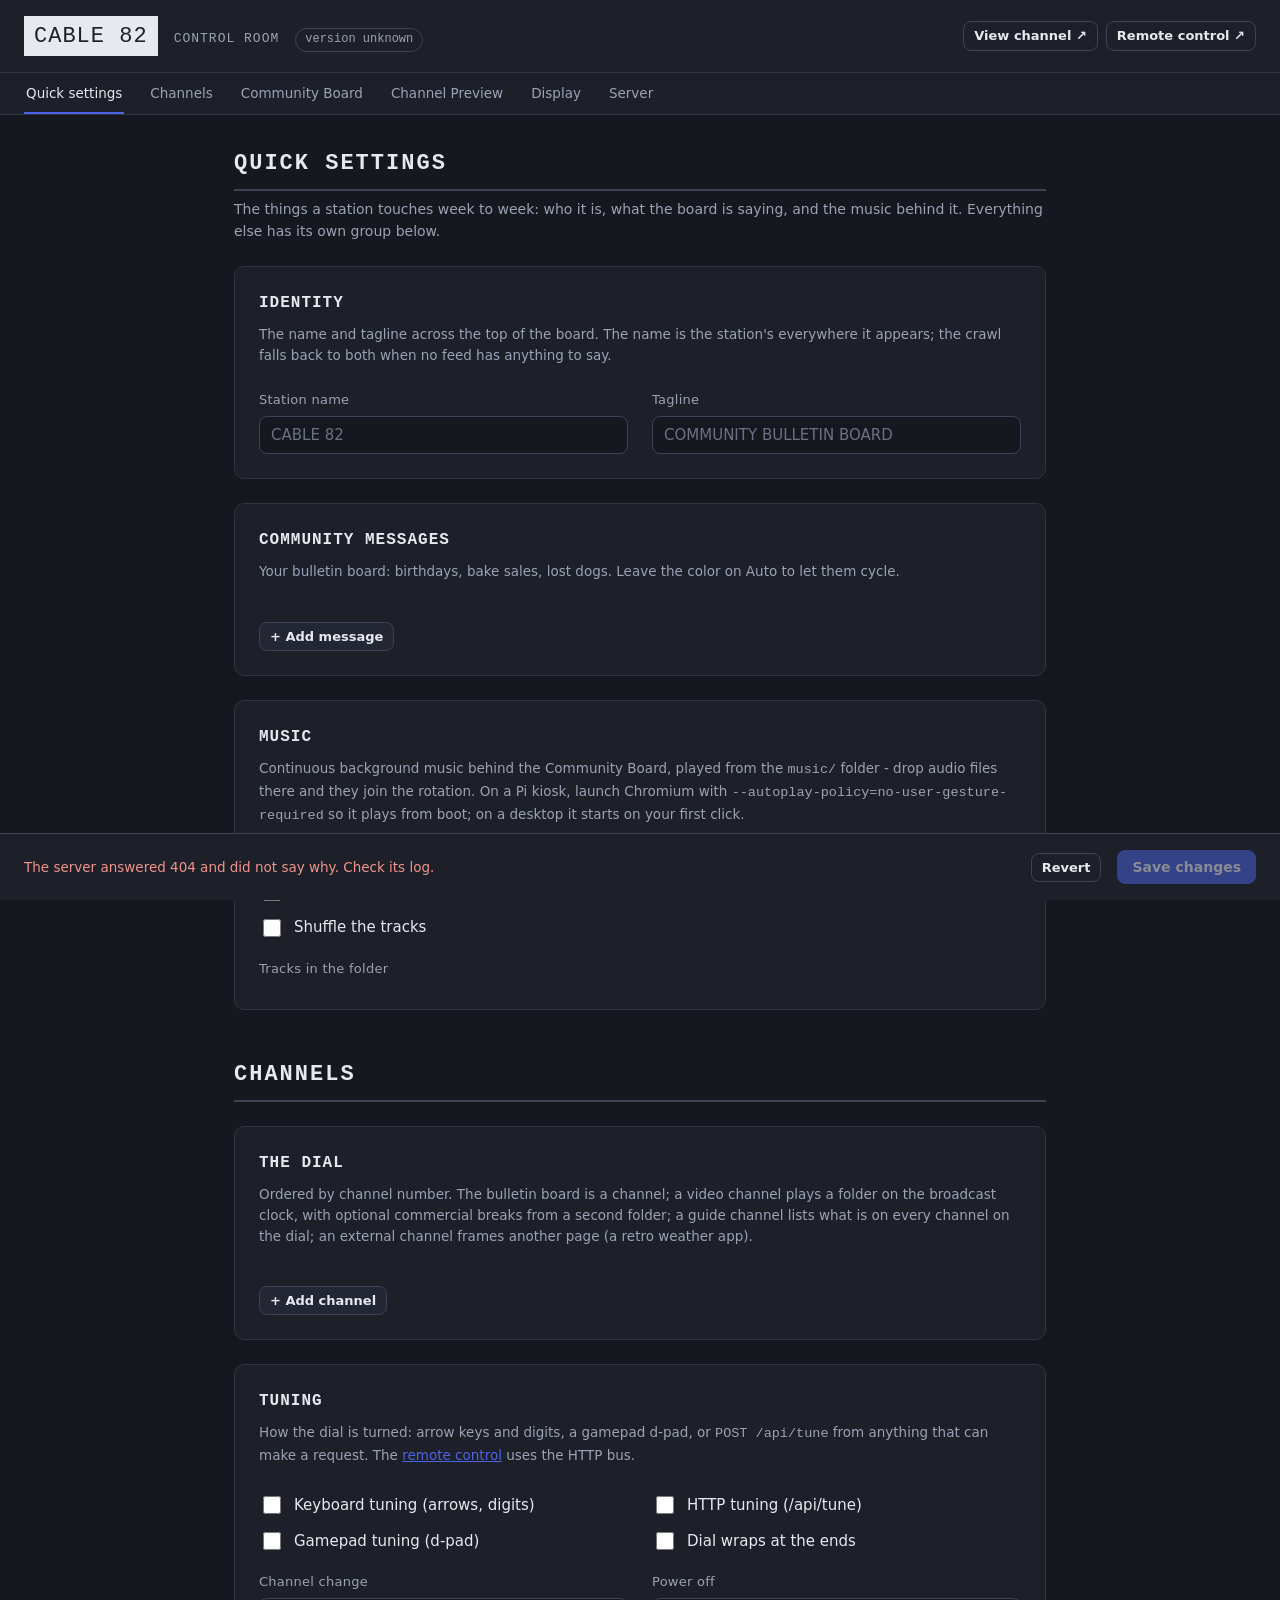
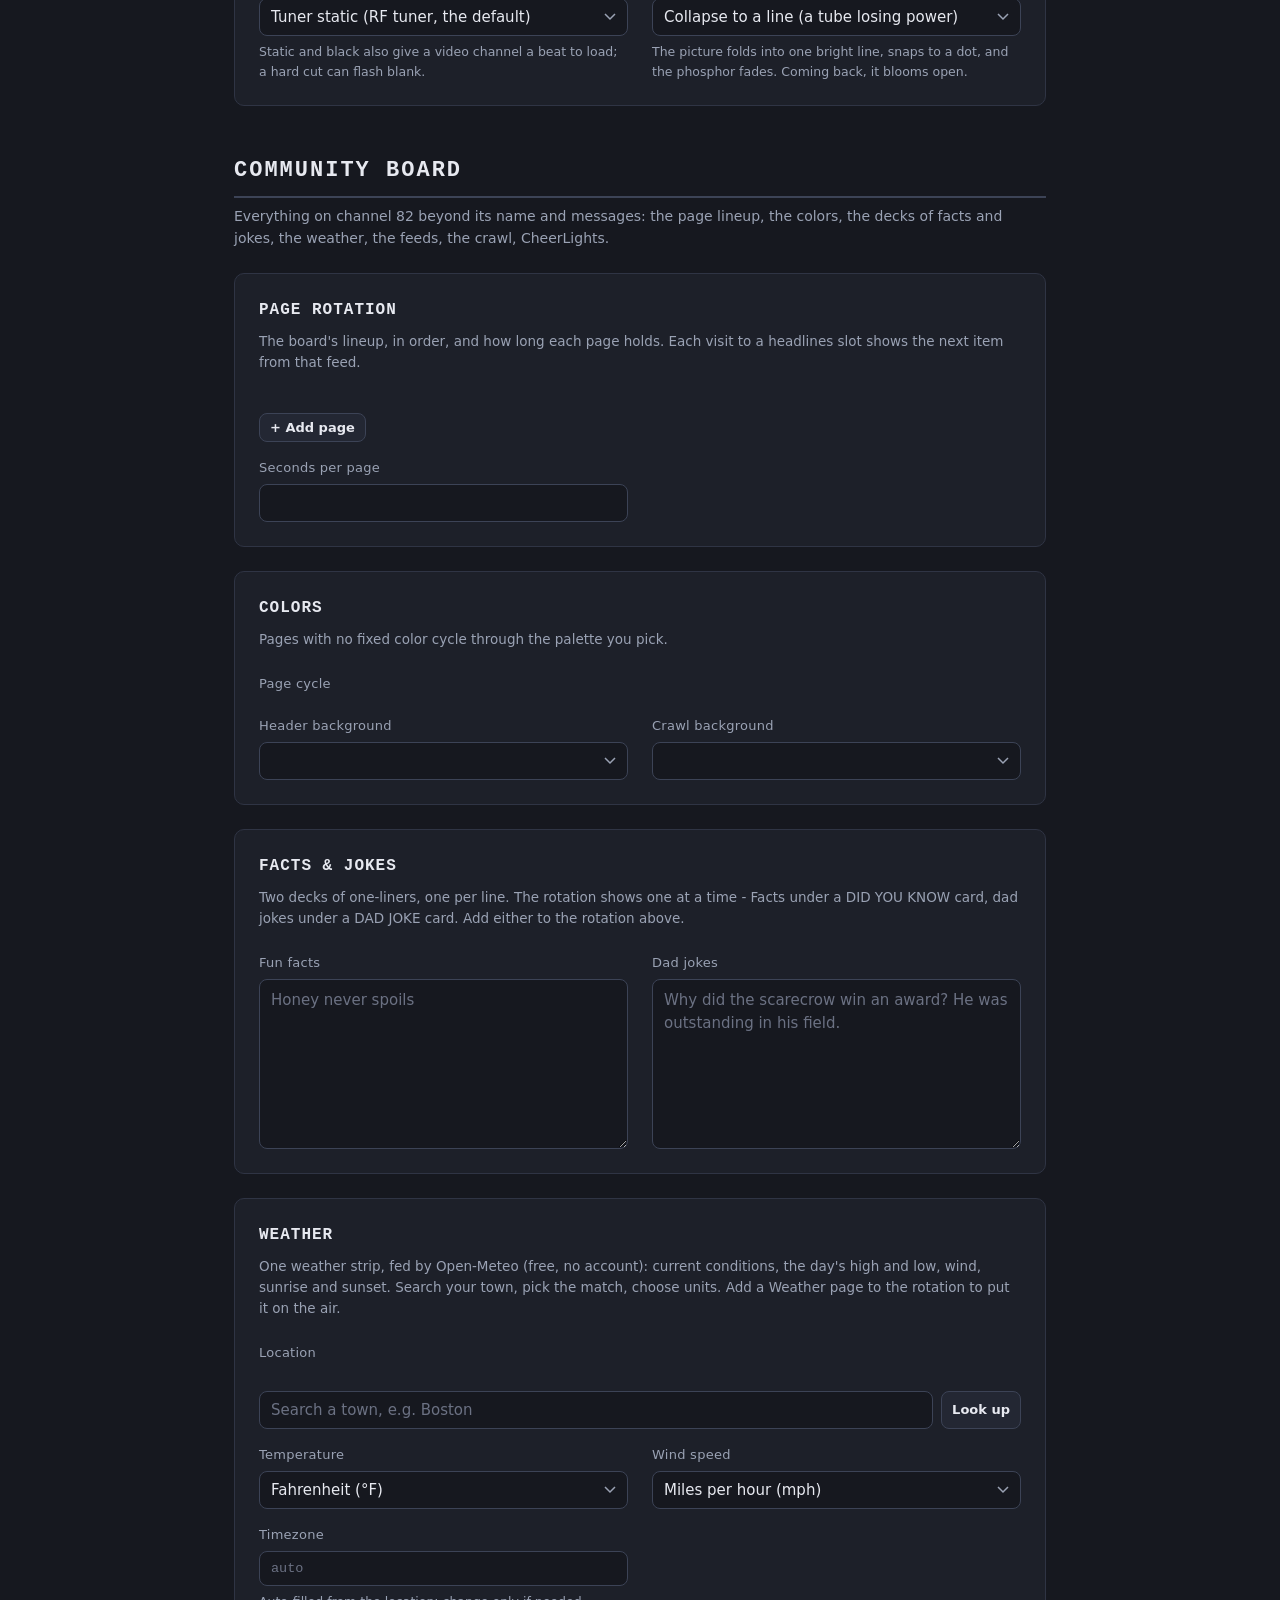
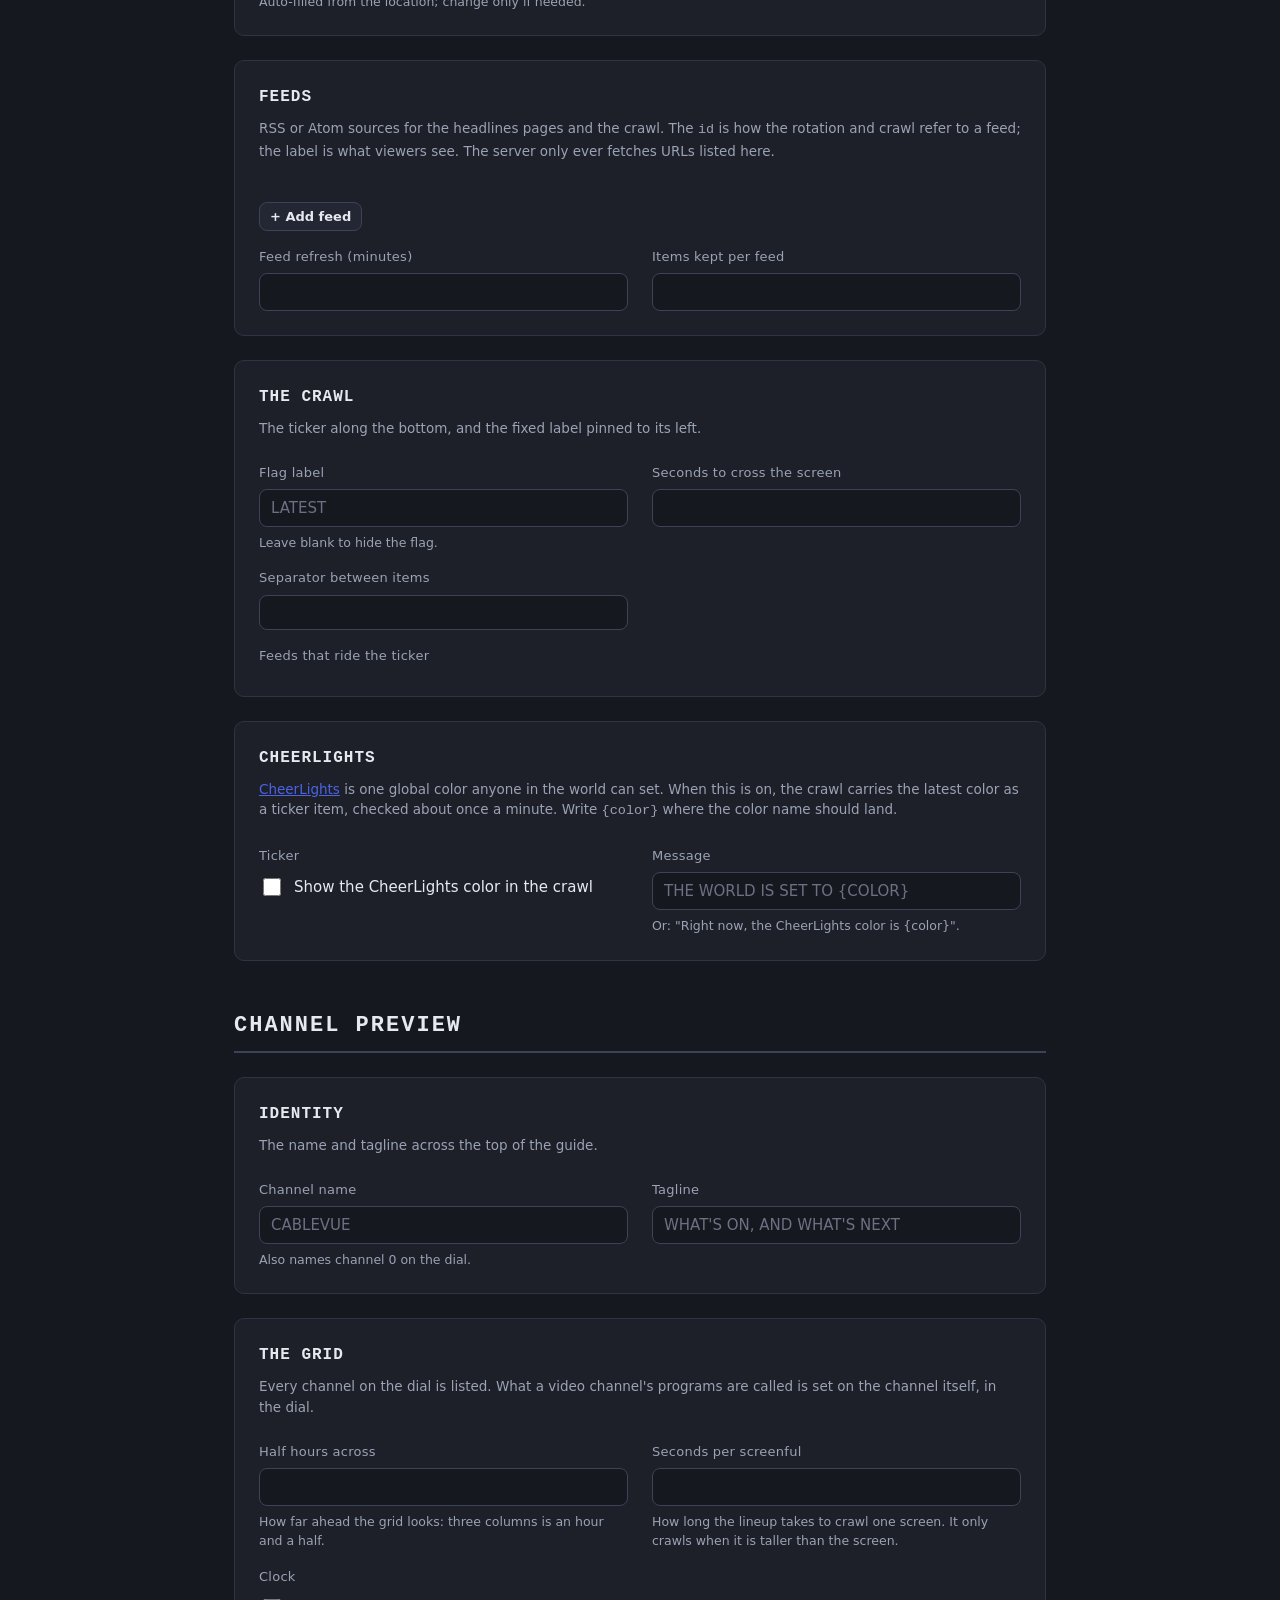
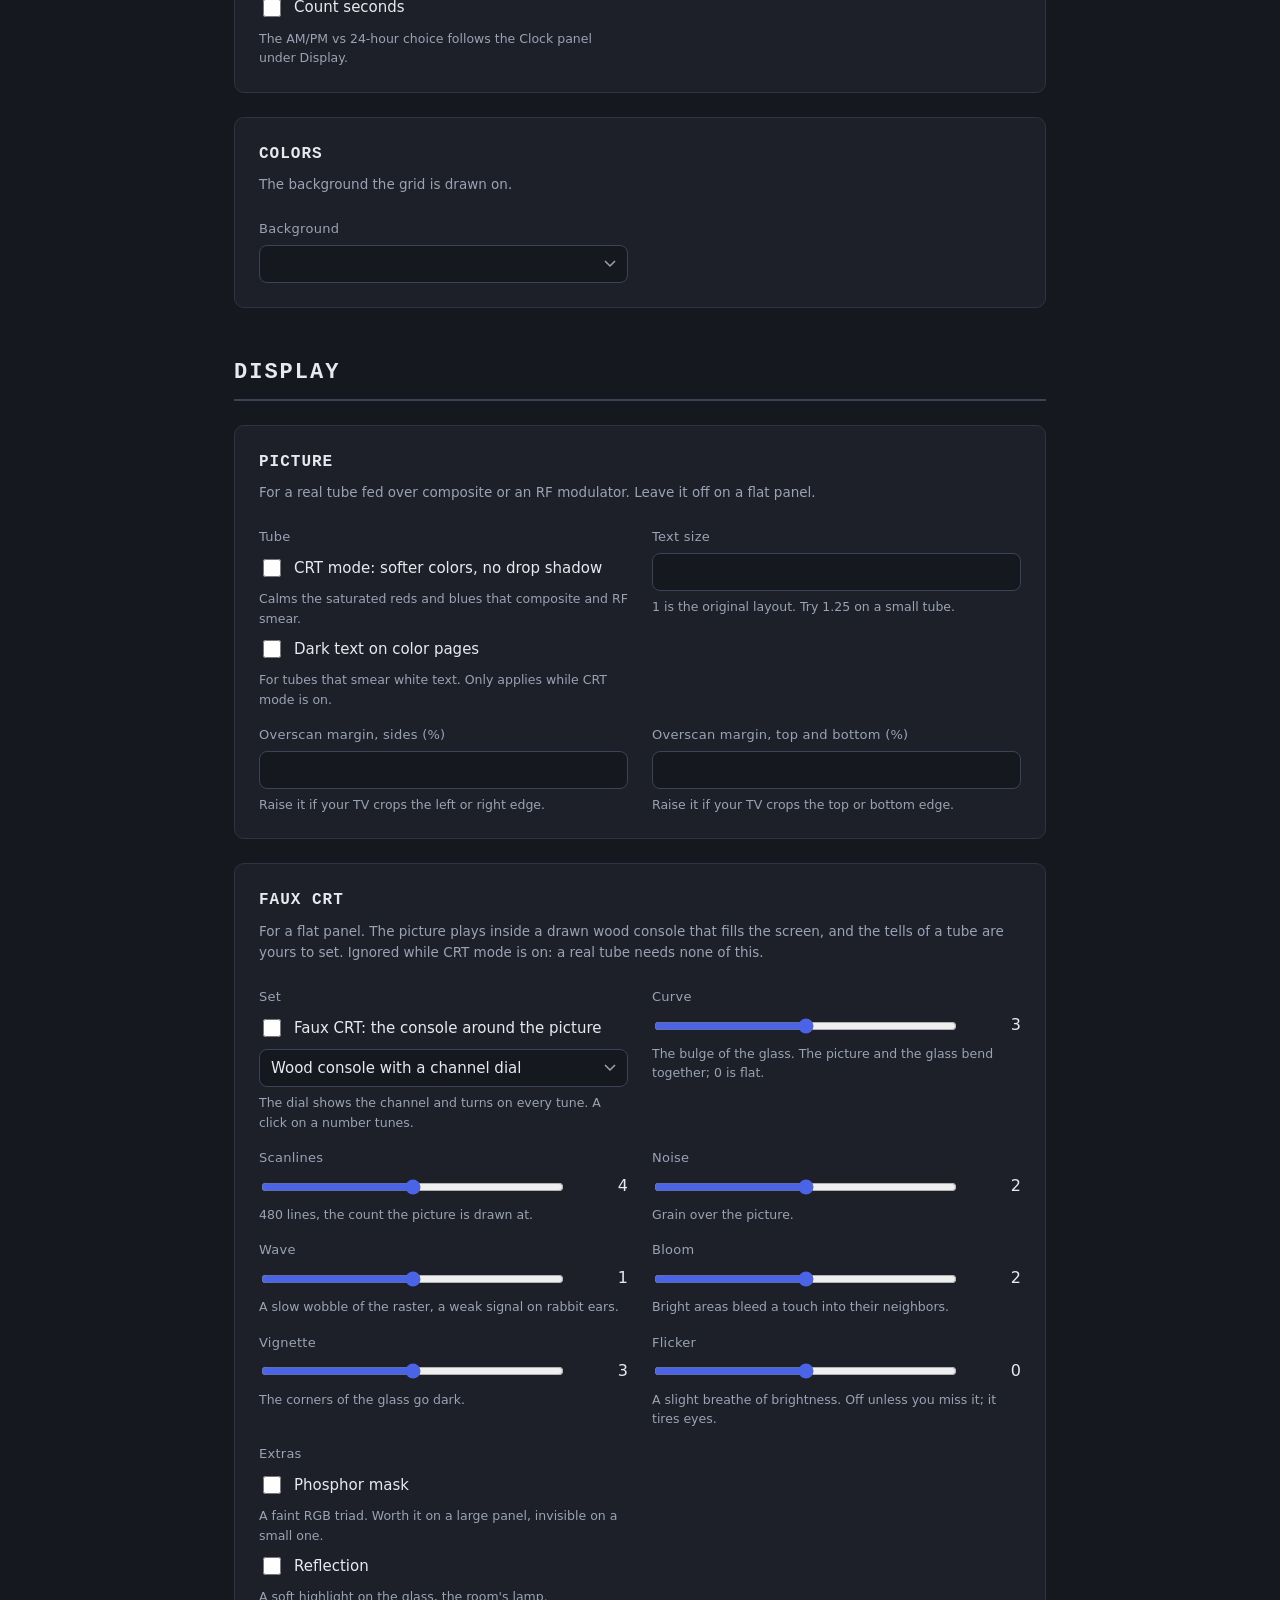
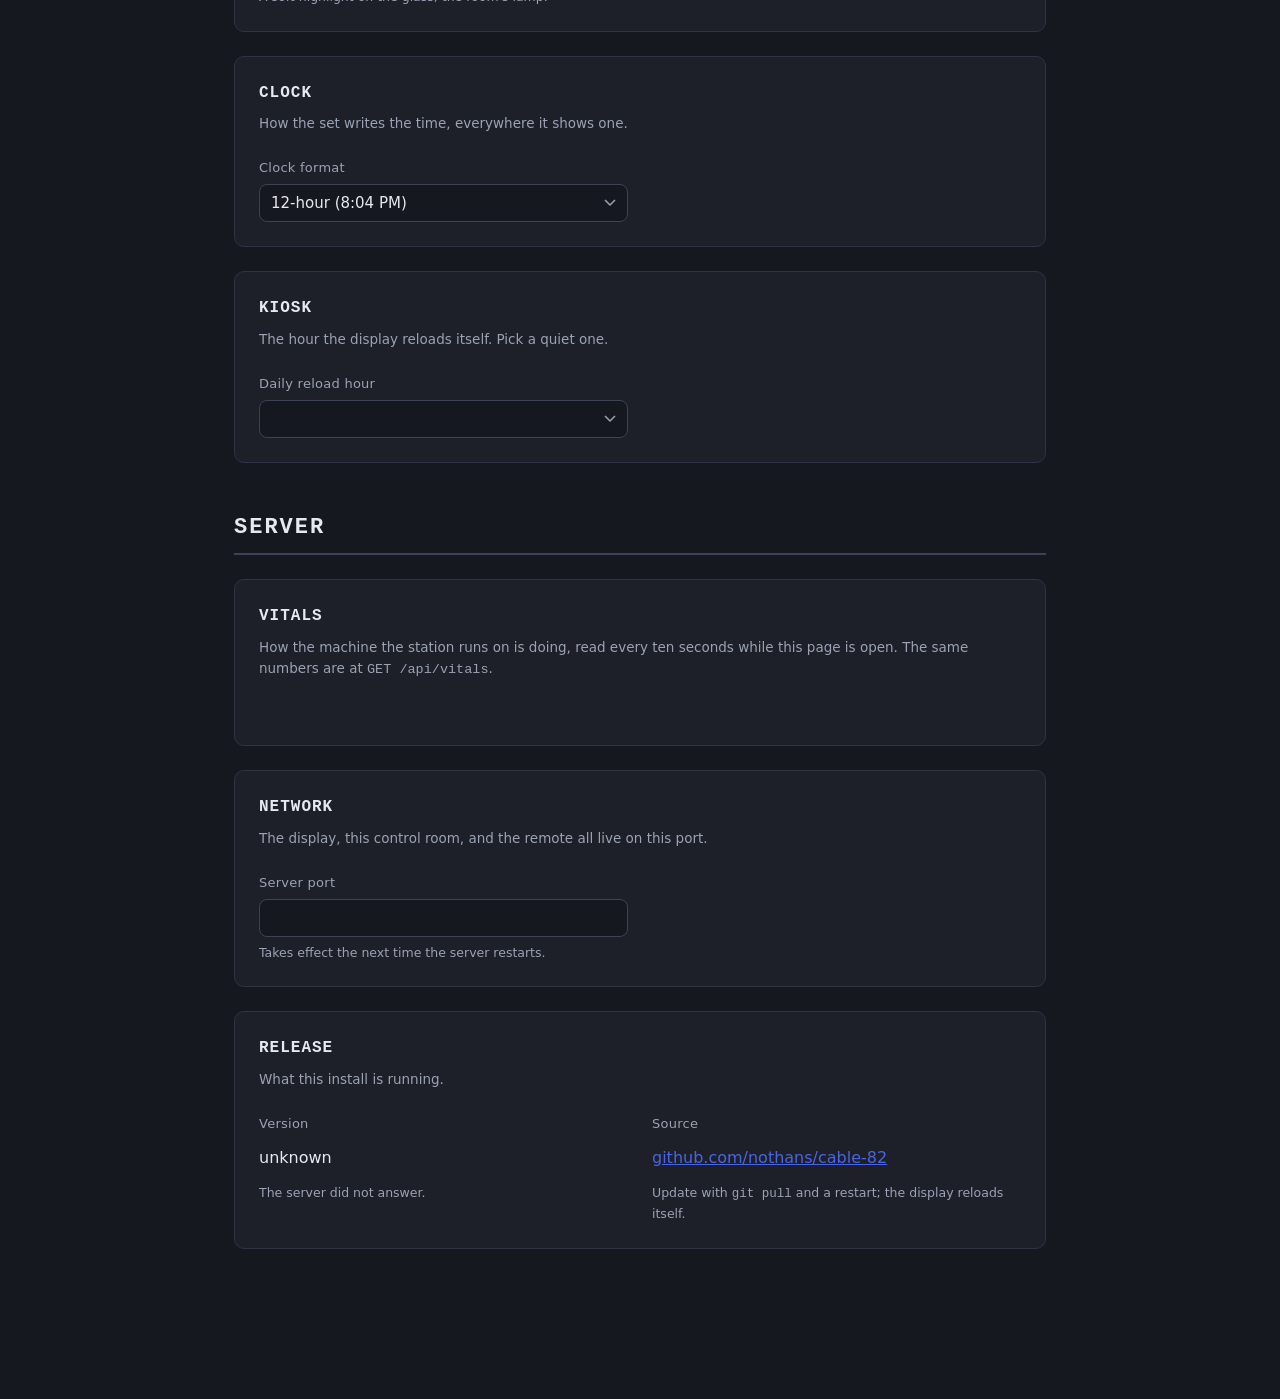
==== config.html @ 875050cb "add faux crt mode: a drawn console and the tube's tells for flat panels" ====
<!DOCTYPE html>
<html lang="en">
<head>
<meta charset="utf-8">
<meta name="viewport" content="width=device-width, initial-scale=1">
<title>CABLE 82 - Control Room</title>
<link rel="icon" type="image/svg+xml" href="favicon.svg">
<link rel="apple-touch-icon" href="apple-touch-icon.png">
<style>
  /* CABLE 82 control room - an Operate surface.
     Identity: tinted charcoal ground (never pure black), the VGA bitmap face
     for the masthead and section headers only, a clean system sans for every
     control, broadcast blue as the one accent (primary action / focus /
     selection), hard edges, no glow, no gradients, single-level panels. */

  @font-face {
    font-family: "VGA";
    src: url("fonts/webplus-ibm-vga-8x16.woff") format("woff");
    font-display: swap;
  }

  :root {
    --ground: #16181f;
    --panel: #1d2029;
    --panel-2: #232733;
    --line: #2f3444;
    --line-strong: #3c4356;
    --ink: #e7e9f0;
    --ink-dim: #9aa2b4;
    --accent: #4b64e6;
    --accent-ink: #f4f6ff;
    --danger: #d0483e;
    --ok: #3fae67;
    --warn: #d6a52a;
    --radius: 10px;
    --sp-1: 8px;
    --sp-2: 16px;
    --sp-3: 24px;
    --sp-4: 32px;
    --sp-5: 48px;
    --sans: ui-sans-serif, system-ui, -apple-system, "Segoe UI", Roboto, sans-serif;
    --mono: ui-monospace, "Cascadia Mono", "SF Mono", Menlo, Consolas, monospace;
  }

  * { box-sizing: border-box; }

  html, body {
    margin: 0;
    background: var(--ground);
    color: var(--ink);
    font-family: var(--sans);
    font-size: 16px;
    line-height: 1.55;
    -webkit-font-smoothing: antialiased;
  }

  a { color: var(--accent); }

  /* ---- masthead ---- */

  header.masthead {
    position: sticky;
    top: 0;
    z-index: 5;
    background: var(--panel);
    border-bottom: 1px solid var(--line);
  }
  .brand { display: flex; align-items: baseline; gap: var(--sp-2); min-width: 0; }
  .bug {
    white-space: nowrap;
    font-family: "VGA", monospace;
    font-size: 22px;
    letter-spacing: 1px;
    background: var(--ink);
    color: var(--panel);
    padding: 4px 10px 2px;
    text-transform: uppercase;
  }
  .brand .sub {
    font-family: "VGA", monospace;
    font-size: 13px;
    letter-spacing: 1px;
    color: var(--ink-dim);
    text-transform: uppercase;
    white-space: nowrap;
    overflow: hidden;
    text-overflow: ellipsis;
  }
  .masthead .actions { display: flex; align-items: center; gap: var(--sp-1); }
  .masthead-row {
    display: flex;
    flex-wrap: wrap;
    align-items: center;
    justify-content: space-between;
    gap: var(--sp-2);
    padding: var(--sp-2) var(--sp-3);
  }
  /* On a phone the wordmark and the version hold the line; the buttons drop
     below them, and "Control Room" goes, since the wordmark already says it. */
  @media (max-width: 560px) {
    .brand .sub { display: none; }
    .masthead .actions { width: 100%; }
  }
  .version {
    font-family: var(--mono);
    font-size: 12px;
    color: var(--ink-dim);
    text-decoration: none;
    border: 1px solid var(--line-strong);
    border-radius: 999px;
    padding: 1px 9px 2px;
    white-space: nowrap;
  }
  .version:hover { color: var(--ink); border-color: var(--ink-dim); }

  /* ---- group nav: the progression, and where you are in it ---- */

  .groupnav {
    display: flex;
    gap: var(--sp-1);
    padding: 0 var(--sp-3);
    border-top: 1px solid var(--line);
    overflow-x: auto;
    scrollbar-width: thin;
  }
  .groupnav a {
    color: var(--ink-dim);
    text-decoration: none;
    font-size: 13.5px;
    padding: 10px 2px 8px;
    margin-right: var(--sp-2);
    border-bottom: 2px solid transparent;
    white-space: nowrap;
  }
  .groupnav a:hover { color: var(--ink); }
  .groupnav a.on { color: var(--ink); border-bottom-color: var(--accent); }

  main {
    max-width: 860px;
    margin: 0 auto;
    padding: var(--sp-4) var(--sp-3) 140px;
  }

  /* ---- groups ---- */

  section.group { scroll-margin-top: var(--head-h, 120px); }
  section.group + section.group { margin-top: var(--sp-5); }
  .group-head {
    font-family: "VGA", monospace;
    font-size: 22px;
    letter-spacing: 2px;
    text-transform: uppercase;
    margin: 0 0 var(--sp-3);
    padding-bottom: var(--sp-1);
    border-bottom: 2px solid var(--line-strong);
  }
  .group-lede { color: var(--ink-dim); font-size: 14px; margin: calc(-1 * var(--sp-2)) 0 var(--sp-3); }

  .release-line { padding: 6px 0; }
  .power-row { display: flex; align-items: center; gap: var(--sp-2); flex-wrap: wrap; padding: 4px 0; }
  .power-row button.armed { border-color: var(--danger); color: var(--danger); }

  /* ---- vitals: a read-only grid of what the machine is doing ---- */
  .vitals {
    display: grid;
    grid-template-columns: repeat(3, minmax(0, 1fr));
    gap: var(--sp-2) var(--sp-3);
  }
  @media (max-width: 560px) { .vitals { grid-template-columns: repeat(2, minmax(0, 1fr)); } }
  .vital label { display: block; font-size: 12.5px; color: var(--ink-dim); letter-spacing: 0.02em; }
  .vital .v { font-size: 18px; font-variant-numeric: tabular-nums; line-height: 1.3; }
  .vital .v.warn { color: var(--warn); }
  .vital .v.bad { color: #f0938a; }
  .vital .sub { font-size: 12.5px; color: var(--ink-dim); }
  .vitals-note { font-size: 12.5px; color: var(--ink-dim); margin-top: var(--sp-2); }

  /* ---- panels ---- */

  section.panel {
    background: var(--panel);
    border: 1px solid var(--line);
    border-radius: var(--radius);
    padding: var(--sp-3);
    margin-bottom: var(--sp-3);
  }
  section.panel > h3 {
    font-family: "VGA", monospace;
    font-size: 16px;
    letter-spacing: 1px;
    text-transform: uppercase;
    margin: 0 0 var(--sp-1);
    color: var(--ink);
  }
  section.panel > .hint {
    color: var(--ink-dim);
    font-size: 13.5px;
    margin: 0 0 var(--sp-3);
  }

  /* ---- form grid ---- */

  .grid {
    display: grid;
    grid-template-columns: repeat(2, minmax(0, 1fr));
    gap: var(--sp-2) var(--sp-3);
  }
  @media (max-width: 560px) { .grid { grid-template-columns: minmax(0, 1fr); } }

  .field { display: flex; flex-direction: column; gap: 6px; min-width: 0; }
  .field > label { font-size: 13px; color: var(--ink-dim); letter-spacing: 0.02em; }
  .field .note { font-size: 12.5px; color: var(--ink-dim); }

  input[type="text"], input[type="number"], input[type="url"], select, textarea {
    font-family: var(--sans);
    font-size: 15px;
    color: var(--ink);
    background: var(--ground);
    border: 1px solid var(--line-strong);
    border-radius: 8px;
    padding: 9px 11px;
    width: 100%;
    transition: border-color 160ms cubic-bezier(0.2, 0.8, 0.2, 1);
  }
  input.mono { font-family: var(--mono); font-size: 13.5px; }
  input::placeholder, textarea::placeholder { color: #6b7183; }
  input:hover, select:hover, textarea:hover { border-color: #4a5268; }
  input:focus-visible, select:focus-visible, textarea:focus-visible {
    outline: 2px solid var(--accent);
    outline-offset: 2px;
    border-color: var(--accent);
  }
  textarea {
    min-height: 170px;
    line-height: 1.5;
    resize: vertical;
  }
  .count { font-size: 12.5px; color: var(--ink-dim); }

  /* ---- toggles, sliders, track list ---- */
  input[type="checkbox"], input[type="range"] { accent-color: var(--accent); }
  input[type="checkbox"] { width: 18px; height: 18px; cursor: pointer; }
  input[type="checkbox"]:focus-visible { outline: 2px solid var(--accent); outline-offset: 2px; }
  .toggle { display: flex; align-items: center; gap: 10px; padding: 3px 0; }
  .toggle label { color: var(--ink); font-size: 15px; cursor: pointer; }
  .range-row { display: flex; align-items: center; gap: var(--sp-2); }
  .range-row input[type="range"] { flex: 1; }
  .range-row output { min-width: 46px; text-align: right; font-variant-numeric: tabular-nums; color: var(--ink); }
  .track-list { display: flex; flex-direction: column; gap: 3px; font-size: 14px; color: var(--ink); }
  .track-list .num { color: var(--ink-dim); font-variant-numeric: tabular-nums; margin-right: 8px; }

  /* ---- weather location search ---- */
  .wx-current { font-size: 15px; padding: 6px 0 10px; }
  .wx-current .muted { color: var(--ink-dim); }
  .wx-search { display: flex; gap: var(--sp-1); }
  .wx-search input { flex: 1; }
  .wx-results { display: flex; flex-direction: column; gap: 4px; margin-top: var(--sp-1); }
  .wx-results:empty { display: none; }
  .wx-result { justify-content: flex-start; text-align: left; font-weight: 500; }
  select {
    appearance: none;
    background-image: url("data:image/svg+xml;utf8,<svg xmlns='http://www.w3.org/2000/svg' width='12' height='8' viewBox='0 0 12 8'><path d='M1 1l5 5 5-5' fill='none' stroke='%239aa2b4' stroke-width='1.5'/></svg>");
    background-repeat: no-repeat;
    background-position: right 11px center;
    padding-right: 30px;
  }

  /* ---- buttons ---- */

  button {
    font-family: var(--sans);
    font-size: 14px;
    font-weight: 600;
    color: var(--ink);
    background: var(--panel-2);
    border: 1px solid var(--line-strong);
    border-radius: 8px;
    padding: 8px 14px;
    cursor: pointer;
    transition: background 160ms cubic-bezier(0.2, 0.8, 0.2, 1), border-color 160ms;
  }
  button:hover { background: #2b3040; }
  button:focus-visible { outline: 2px solid var(--accent); outline-offset: 2px; border-color: var(--accent); }
  button:active { background: #313749; }
  button:disabled { opacity: 0.5; cursor: not-allowed; }

  button.primary { background: var(--accent); border-color: var(--accent); color: var(--accent-ink); }
  button.primary:hover { background: #5a72ec; }
  button.primary:active { background: #4258d0; }

  button.ghost { background: transparent; }
  button.small { font-size: 13px; padding: 6px 10px; }
  /* A link dressed as a button, for the masthead's jumps to the other pages. */
  a.button {
    display: inline-block;
    font-size: 13px;
    font-weight: 600;
    color: var(--ink);
    text-decoration: none;
    background: transparent;
    border: 1px solid var(--line-strong);
    border-radius: 8px;
    padding: 6px 10px;
    line-height: 1.2;
    transition: background 160ms cubic-bezier(0.2, 0.8, 0.2, 1), border-color 160ms;
  }
  a.button:hover { background: #2b3040; }
  a.button:focus-visible { outline: 2px solid var(--accent); outline-offset: 2px; border-color: var(--accent); }
  button.icon { padding: 6px 9px; line-height: 1; }
  button.danger { color: #f0b6b0; border-color: #5a2b28; }
  button.danger:hover { background: #3a1f1d; border-color: var(--danger); }

  .row-actions { display: flex; gap: 6px; }
  .add-row { margin-top: var(--sp-2); }

  /* ---- repeating rows (feeds / rotation / messages) ---- */

  .list { display: flex; flex-direction: column; gap: var(--sp-1); }
  .item {
    display: grid;
    align-items: center;
    gap: var(--sp-1);
    padding: var(--sp-1);
    background: var(--ground);
    border: 1px solid var(--line);
    border-radius: 8px;
  }
  .item .grip {
    font-family: var(--mono);
    color: var(--ink-dim);
    font-size: 12px;
    text-align: center;
    user-select: none;
  }
  .feed-item { grid-template-columns: 90px 110px minmax(0, 1fr) auto; }
  .rot-item { grid-template-columns: 28px 150px minmax(0, 1fr) auto; }
  .msg-item { grid-template-columns: minmax(0, 1fr) 130px auto; }
  @media (max-width: 560px) {
    .feed-item, .rot-item, .msg-item { grid-template-columns: minmax(0, 1fr); }
    .item .row-actions { justify-content: flex-end; }
  }

  .empty {
    color: var(--ink-dim);
    font-size: 13.5px;
    padding: var(--sp-2);
    border: 1px dashed var(--line-strong);
    border-radius: 8px;
    text-align: center;
  }

  /* ---- chips ---- */

  .chips { display: flex; flex-wrap: wrap; gap: var(--sp-1); }
  .chip {
    display: inline-flex;
    align-items: center;
    gap: 7px;
    font-size: 13px;
    color: var(--ink-dim);
    background: var(--ground);
    border: 1px solid var(--line-strong);
    border-radius: 999px;
    padding: 6px 12px 6px 10px;
    cursor: pointer;
    transition: border-color 160ms, color 160ms;
  }
  .chip .sw { width: 12px; height: 12px; border-radius: 3px; border: 1px solid rgba(255,255,255,0.18); }
  .chip:hover { border-color: #4a5268; }
  .chip[aria-pressed="true"] { color: var(--ink); border-color: var(--accent); }
  .chip:focus-visible { outline: 2px solid var(--accent); outline-offset: 2px; }

  /* ---- save bar ---- */

  .savebar {
    position: fixed;
    left: 0; right: 0; bottom: 0;
    z-index: 6;
    display: flex;
    align-items: center;
    gap: var(--sp-2);
    padding: var(--sp-2) var(--sp-3);
    background: var(--panel);
    border-top: 1px solid var(--line-strong);
  }
  .savebar .status { flex: 1; min-width: 0; font-size: 13.5px; color: var(--ink-dim); }
  .savebar .status.ok { color: var(--ok); }
  .savebar .status.err { color: #f0938a; }
  .savebar .status.warn { color: var(--warn); }

  .warnings {
    list-style: none;
    margin: var(--sp-1) 0 0;
    padding: 0;
    font-size: 12.5px;
    color: var(--warn);
  }
  .warnings li::before { content: "! "; }

  /* Channels: same row language as the other lists, plus the schedule
     sub-editor and the week grid. */
  .ch-item { flex-wrap: wrap; }
  .ch-item .ch-head { display: flex; flex-wrap: wrap; align-items: center; gap: var(--sp-2); width: 100%; }
  .ch-item .ch-head .toggle { flex-shrink: 0; white-space: nowrap; }
  .ch-item input.ch-number { width: 5.5em; flex: 0 0 auto; }
  /* The name takes the slack on a wide screen and shrinks to fit a phone;
     width: auto so the input's own 100% never forces it onto its own line. */
  .ch-item input.ch-name { flex: 1 1 8em; min-width: 6em; width: auto; }
  .ch-item .ch-head select { width: auto; flex: 0 0 auto; }
  .ch-item .ch-head .row-actions { margin-left: auto; }
  .ch-body { width: 100%; display: flex; flex-wrap: wrap; gap: var(--sp-2); align-items: center; padding-left: 2.4em; }
  @media (max-width: 560px) { .ch-body, .ch-windows { padding-left: 0; } }
  .ch-body .note { opacity: 0.75; }
  /* The body reads as one line ("Breaks from [folder] every [15] min of
     program, [3] spots per break"), so its controls size to their content
     and wrap on a narrow screen instead of stacking full-width. */
  .ch-body select { width: auto; max-width: 100%; }
  .ch-body input.ch-title { width: 12em; }
  .ch-phrase { display: inline-flex; align-items: center; gap: var(--sp-2); white-space: nowrap; }
  .ch-breaks input[type="number"] { width: 4em; }
  .ch-windows { width: 100%; padding-left: 2.4em; display: flex; flex-direction: column; gap: var(--sp-1); }
  .ch-window { display: flex; align-items: center; gap: var(--sp-2); flex-wrap: wrap; }
  .ch-window input[type="time"] { width: 8em; }
  .day-chip {
    font: inherit; padding: 2px 7px; border-radius: 999px; cursor: pointer;
    background: transparent; color: var(--ink-dim); border: 1px solid #3a4258;
  }
  .day-chip[aria-pressed="true"] { color: var(--accent-ink); border-color: var(--accent); background: var(--accent); }
  #week-grid {
    display: grid; grid-template-columns: 2.5em repeat(7, 1fr); gap: 2px;
    margin-top: 6px; font-size: 0.85em;
  }
  #week-grid .wg-head { text-align: center; opacity: 0.8; padding: 2px 0; }
  #week-grid .wg-hours { position: relative; }
  #week-grid .wg-day { position: relative; height: 192px; background: rgba(255,255,255,0.04); border-radius: 4px; }
  #week-grid .wg-block {
    position: absolute; left: 2px; right: 2px; border-radius: 3px;
    background: var(--accent); color: #fff; overflow: hidden;
    font-size: 0.9em; line-height: 1.2; padding: 1px 4px; min-height: 10px;
  }
  #week-grid .wg-hour { position: absolute; right: 4px; transform: translateY(-50%); opacity: 0.6; }
</style>
</head>
<body>
  <header class="masthead">
    <div class="masthead-row">
      <div class="brand">
        <span class="bug">CABLE 82</span>
        <span class="sub">Control Room</span>
        <a id="version" class="version" href="https://github.com/nothans/cable-82" target="_blank" rel="noopener">&hellip;</a>
      </div>
      <div class="actions">
        <a class="button" href="/" target="_blank" rel="noopener">View channel &#8599;</a>
        <a class="button" href="/remote-control" target="_blank" rel="noopener">Remote control &#8599;</a>
      </div>
    </div>
    <nav class="groupnav" aria-label="Control room sections">
      <a href="#quick">Quick settings</a>
      <a href="#channels">Channels</a>
      <a href="#board">Community Board</a>
      <a href="#preview">Channel Preview</a>
      <a href="#display">Display</a>
      <a href="#server">Server</a>
    </nav>
  </header>

  <main id="app" aria-busy="true">

    <section class="group" id="quick" aria-labelledby="g-quick">
      <h2 class="group-head" id="g-quick">Quick settings</h2>
      <p class="group-lede">The things a station touches week to week: who it is, what the board is saying, and the music behind it. Everything else has its own group below.</p>
      <section class="panel" id="p-identity">
        <h3>Identity</h3>
        <p class="hint">The name and tagline across the top of the board. The name is the station's everywhere it appears; the crawl falls back to both when no feed has anything to say.</p>
        <div class="grid">
          <div class="field">
            <label for="f-channelName">Station name</label>
            <input type="text" id="f-channelName" maxlength="40" placeholder="CABLE 82">
          </div>
          <div class="field">
            <label for="f-tagline">Tagline</label>
            <input type="text" id="f-tagline" maxlength="60" placeholder="COMMUNITY BULLETIN BOARD">
          </div>
        </div>
      </section>
      <section class="panel" id="p-messages">
        <h3>Community messages</h3>
        <p class="hint">Your bulletin board: birthdays, bake sales, lost dogs. Leave the color on Auto to let them cycle.</p>
        <div id="messages" class="list"></div>
        <button type="button" id="addMessage" class="small add-row">+ Add message</button>
      </section>
      <section class="panel" id="p-music">
        <h3>Music</h3>
        <p class="hint">Continuous background music behind the Community Board, played from the <code>music/</code> folder - drop audio files there and they join the rotation. On a Pi kiosk, launch Chromium with <code>--autoplay-policy=no-user-gesture-required</code> so it plays from boot; on a desktop it starts on your first click.</p>
        <div class="grid">
          <div class="field">
            <label>Playback</label>
            <div class="toggle"><input type="checkbox" id="f-musicEnabled"><label for="f-musicEnabled">Play background music</label></div>
            <div class="toggle"><input type="checkbox" id="f-musicShuffle"><label for="f-musicShuffle">Shuffle the tracks</label></div>
          </div>
          <div class="field">
            <label for="f-musicVolume">Volume</label>
            <div class="range-row">
              <input type="range" id="f-musicVolume" min="0" max="100" step="1">
              <output id="musicVolumeOut">60%</output>
            </div>
          </div>
        </div>
        <div class="field" style="margin-top: var(--sp-2);">
          <label>Tracks in the folder <span id="trackCount" class="count"></span></label>
          <div id="trackList" class="track-list"></div>
        </div>
      </section>
    </section>

    <section class="group" id="channels" aria-labelledby="g-channels">
      <h2 class="group-head" id="g-channels">Channels</h2>
      <section class="panel" id="p-dial">
        <h3>The dial</h3>
        <p class="hint">Ordered by channel number. The bulletin board is a channel; a video channel plays a folder on the broadcast clock, with optional commercial breaks from a second folder; a guide channel lists what is on every channel on the dial; an external channel frames another page (a retro weather app).</p>
        <div id="channelList" class="list"></div>
        <button type="button" id="addChannel" class="small add-row">+ Add channel</button>
        <div id="week-grid-wrap" hidden>
          <p class="hint" style="margin-top:12px">The week as the schedule reads it: blocks are on-air windows.</p>
          <div id="week-grid"></div>
        </div>
      </section>
      <section class="panel" id="p-tuning">
        <h3>Tuning</h3>
        <p class="hint">How the dial is turned: arrow keys and digits, a gamepad d-pad, or <code>POST /api/tune</code> from anything that can make a request. The <a href="/remote-control" target="_blank" rel="noopener">remote control</a> uses the HTTP bus.</p>
        <div class="grid">
          <div class="field">
            <div class="toggle"><input type="checkbox" id="f-tunerKeyboard"><label for="f-tunerKeyboard">Keyboard tuning (arrows, digits)</label></div>
            <div class="toggle"><input type="checkbox" id="f-tunerGamepad"><label for="f-tunerGamepad">Gamepad tuning (d-pad)</label></div>
          </div>
          <div class="field">
            <div class="toggle"><input type="checkbox" id="f-tunerHttp"><label for="f-tunerHttp">HTTP tuning (/api/tune)</label></div>
            <div class="toggle"><input type="checkbox" id="f-tunerWrap"><label for="f-tunerWrap">Dial wraps at the ends</label></div>
          </div>
          <div class="field">
            <label for="f-tunerCut">Channel change</label>
            <select id="f-tunerCut">
              <option value="static">Tuner static (RF tuner, the default)</option>
              <option value="black">Black screen (a later cable box)</option>
              <option value="none">Hard cut (no cover)</option>
            </select>
            <span class="note">Static and black also give a video channel a beat to load; a hard cut can flash blank.</span>
          </div>
          <div class="field">
            <label for="f-tunerPower">Power off</label>
            <select id="f-tunerPower">
              <option value="crt">Collapse to a line (a tube losing power)</option>
              <option value="black">Straight to black (a flat panel)</option>
            </select>
            <span class="note">The picture folds into one bright line, snaps to a dot, and the phosphor fades. Coming back, it blooms open.</span>
          </div>
        </div>
      </section>
    </section>

    <section class="group" id="board" aria-labelledby="g-board">
      <h2 class="group-head" id="g-board">Community Board</h2>
      <p class="group-lede">Everything on channel 82 beyond its name and messages: the page lineup, the colors, the decks of facts and jokes, the weather, the feeds, the crawl, CheerLights.</p>
      <section class="panel" id="p-rotation">
        <h3>Page rotation</h3>
        <p class="hint">The board's lineup, in order, and how long each page holds. Each visit to a headlines slot shows the next item from that feed.</p>
        <div id="rotation" class="list"></div>
        <button type="button" id="addSlot" class="small add-row">+ Add page</button>
        <div class="grid" style="margin-top: var(--sp-2);">
          <div class="field">
            <label for="f-pageSeconds">Seconds per page</label>
            <input type="number" id="f-pageSeconds" min="3" max="120" step="1">
          </div>
        </div>
      </section>
      <section class="panel" id="p-colors">
        <h3>Colors</h3>
        <p class="hint">Pages with no fixed color cycle through the palette you pick.</p>
        <div class="field">
          <label>Page cycle</label>
          <div id="pageCycle" class="chips"></div>
        </div>
        <div class="grid" style="margin-top: var(--sp-2);">
          <div class="field">
            <label for="f-headerBg">Header background</label>
            <select id="f-headerBg"></select>
          </div>
          <div class="field">
            <label for="f-crawlBg">Crawl background</label>
            <select id="f-crawlBg"></select>
          </div>
        </div>
      </section>
      <section class="panel" id="p-facts">
        <h3>Facts &amp; jokes</h3>
        <p class="hint">Two decks of one-liners, one per line. The rotation shows one at a time - Facts under a DID YOU KNOW card, dad jokes under a DAD JOKE card. Add either to the rotation above.</p>
        <div class="grid">
          <div class="field">
            <label for="f-facts">Fun facts <span id="factsCount" class="count"></span></label>
            <textarea id="f-facts" spellcheck="true" placeholder="Honey never spoils"></textarea>
          </div>
          <div class="field">
            <label for="f-dadJokes">Dad jokes <span id="jokesCount" class="count"></span></label>
            <textarea id="f-dadJokes" spellcheck="true" placeholder="Why did the scarecrow win an award? He was outstanding in his field."></textarea>
          </div>
        </div>
      </section>
      <section class="panel" id="p-weather">
        <h3>Weather</h3>
        <p class="hint">One weather strip, fed by Open-Meteo (free, no account): current conditions, the day's high and low, wind, sunrise and sunset. Search your town, pick the match, choose units. Add a Weather page to the rotation to put it on the air.</p>
        <div class="field">
          <label>Location</label>
          <div id="wxCurrent" class="wx-current"></div>
          <div class="wx-search">
            <input type="text" id="wxSearch" placeholder="Search a town, e.g. Boston">
            <button type="button" id="wxLookup" class="small">Look up</button>
          </div>
          <div id="wxResults" class="wx-results"></div>
        </div>
        <div class="grid" style="margin-top: var(--sp-2);">
          <div class="field">
            <label for="f-tempUnit">Temperature</label>
            <select id="f-tempUnit">
              <option value="F">Fahrenheit (&deg;F)</option>
              <option value="C">Celsius (&deg;C)</option>
            </select>
          </div>
          <div class="field">
            <label for="f-windUnit">Wind speed</label>
            <select id="f-windUnit">
              <option value="mph">Miles per hour (mph)</option>
              <option value="kmh">Kilometers per hour (km/h)</option>
            </select>
          </div>
          <div class="field">
            <label for="f-wxTimezone">Timezone</label>
            <input type="text" id="f-wxTimezone" class="mono" placeholder="auto">
            <span class="note">Auto-filled from the location; change only if needed.</span>
          </div>
        </div>
      </section>
      <section class="panel" id="p-feeds">
        <h3>Feeds</h3>
        <p class="hint">RSS or Atom sources for the headlines pages and the crawl. The <code>id</code> is how the rotation and crawl refer to a feed; the label is what viewers see. The server only ever fetches URLs listed here.</p>
        <div id="feeds" class="list"></div>
        <button type="button" id="addFeed" class="small add-row">+ Add feed</button>
        <div class="grid" style="margin-top: var(--sp-2);">
          <div class="field">
            <label for="f-refreshMinutes">Feed refresh (minutes)</label>
            <input type="number" id="f-refreshMinutes" min="1" max="1440" step="1">
          </div>
          <div class="field">
            <label for="f-maxItemsPerFeed">Items kept per feed</label>
            <input type="number" id="f-maxItemsPerFeed" min="1" max="100" step="1">
          </div>
        </div>
      </section>
      <section class="panel" id="p-crawl">
        <h3>The crawl</h3>
        <p class="hint">The ticker along the bottom, and the fixed label pinned to its left.</p>
        <div class="grid">
          <div class="field">
            <label for="f-crawlFlag">Flag label</label>
            <input type="text" id="f-crawlFlag" maxlength="16" placeholder="LATEST">
            <span class="note">Leave blank to hide the flag.</span>
          </div>
          <div class="field">
            <label for="f-crawlSeconds">Seconds to cross the screen</label>
            <input type="number" id="f-crawlSeconds" min="2" max="60" step="1">
          </div>
          <div class="field">
            <label for="f-crawlSeparator">Separator between items</label>
            <input type="text" id="f-crawlSeparator" class="mono" maxlength="16">
          </div>
        </div>
        <div class="field" style="margin-top: var(--sp-2);">
          <label>Feeds that ride the ticker</label>
          <div id="crawlFeeds" class="chips"></div>
        </div>
      </section>
      <section class="panel" id="p-cheerlights">
        <h3>CheerLights</h3>
        <p class="hint"><a href="https://cheerlights.com" target="_blank" rel="noopener">CheerLights</a> is one global color anyone in the world can set. When this is on, the crawl carries the latest color as a ticker item, checked about once a minute. Write <code>{color}</code> where the color name should land.</p>
        <div class="grid">
          <div class="field">
            <label>Ticker</label>
            <div class="toggle"><input type="checkbox" id="f-cheerEnabled"><label for="f-cheerEnabled">Show the CheerLights color in the crawl</label></div>
          </div>
          <div class="field">
            <label for="f-cheerTemplate">Message</label>
            <input type="text" id="f-cheerTemplate" maxlength="120" placeholder="THE WORLD IS SET TO {COLOR}">
            <span class="note">Or: "Right now, the CheerLights color is {color}".</span>
          </div>
        </div>
      </section>
    </section>

    <section class="group" id="preview" aria-labelledby="g-preview">
      <h2 class="group-head" id="g-preview">Channel Preview</h2>
      <section class="panel" id="p-preview-identity">
        <h3>Identity</h3>
        <p class="hint">The name and tagline across the top of the guide.</p>
        <div class="grid">
          <div class="field">
            <label for="f-previewName">Channel name</label>
            <input type="text" id="f-previewName" maxlength="40" placeholder="CABLEVUE">
            <span class="note">Also names channel 0 on the dial.</span>
          </div>
          <div class="field">
            <label for="f-previewTagline">Tagline</label>
            <input type="text" id="f-previewTagline" maxlength="60" placeholder="WHAT'S ON, AND WHAT'S NEXT">
          </div>
        </div>
      </section>
      <section class="panel" id="p-preview-grid">
        <h3>The grid</h3>
        <p class="hint">Every channel on the dial is listed. What a video channel's programs are called is set on the channel itself, in the dial.</p>
        <div class="grid">
          <div class="field">
            <label for="f-previewSlots">Half hours across</label>
            <input type="number" id="f-previewSlots" min="2" max="4" step="1">
            <span class="note">How far ahead the grid looks: three columns is an hour and a half.</span>
          </div>
          <div class="field">
            <label for="f-previewScroll">Seconds per screenful</label>
            <input type="number" id="f-previewScroll" min="4" max="120" step="1">
            <span class="note">How long the lineup takes to crawl one screen. It only crawls when it is taller than the screen.</span>
          </div>
          <div class="field">
            <label>Clock</label>
            <div class="toggle"><input type="checkbox" id="f-previewSeconds"><label for="f-previewSeconds">Count seconds</label></div>
            <span class="note">The AM/PM vs 24-hour choice follows the Clock panel under Display.</span>
          </div>
        </div>
      </section>
      <section class="panel" id="p-preview-colors">
        <h3>Colors</h3>
        <p class="hint">The background the grid is drawn on.</p>
        <div class="grid">
          <div class="field">
            <label for="f-previewBg">Background</label>
            <select id="f-previewBg"></select>
          </div>
        </div>
      </section>
    </section>

    <section class="group" id="display" aria-labelledby="g-display">
      <h2 class="group-head" id="g-display">Display</h2>
      <section class="panel" id="p-picture">
        <h3>Picture</h3>
        <p class="hint">For a real tube fed over composite or an RF modulator. Leave it off on a flat panel.</p>
        <div class="grid">
          <div class="field">
            <label>Tube</label>
            <div class="toggle"><input type="checkbox" id="f-crtMode"><label for="f-crtMode">CRT mode: softer colors, no drop shadow</label></div>
            <span class="note">Calms the saturated reds and blues that composite and RF smear.</span>
            <div class="toggle"><input type="checkbox" id="f-crtInkText"><label for="f-crtInkText">Dark text on color pages</label></div>
            <span class="note">For tubes that smear white text. Only applies while CRT mode is on.</span>
          </div>
          <div class="field">
            <label for="f-textScale">Text size</label>
            <input type="number" id="f-textScale" min="1" max="1.5" step="0.05">
            <span class="note">1 is the original layout. Try 1.25 on a small tube.</span>
          </div>
          <div class="field">
            <label for="f-overscanX">Overscan margin, sides (%)</label>
            <input type="number" id="f-overscanX" min="0" max="15" step="1">
            <span class="note">Raise it if your TV crops the left or right edge.</span>
          </div>
          <div class="field">
            <label for="f-overscanY">Overscan margin, top and bottom (%)</label>
            <input type="number" id="f-overscanY" min="0" max="15" step="1">
            <span class="note">Raise it if your TV crops the top or bottom edge.</span>
          </div>
        </div>
      </section>
      <section class="panel" id="p-faux">
        <h3>Faux CRT</h3>
        <p class="hint">For a flat panel. The picture plays inside a drawn wood console that fills the screen, and the tells of a tube are yours to set. Ignored while CRT mode is on: a real tube needs none of this.</p>
        <div class="grid">
          <div class="field">
            <label>Set</label>
            <div class="toggle"><input type="checkbox" id="f-fauxOn"><label for="f-fauxOn">Faux CRT: the console around the picture</label></div>
            <select id="f-fauxSet">
              <option value="console">Wood console with a channel dial</option>
              <option value="none">Glass only, no cabinet</option>
            </select>
            <span class="note">The dial shows the channel and turns on every tune. A click on a number tunes.</span>
          </div>
          <div class="field">
            <label for="f-fauxCurve">Curve</label>
            <div class="range-row"><input type="range" id="f-fauxCurve" min="0" max="10" step="1"><output id="o-fauxCurve">3</output></div>
            <span class="note">The bulge of the glass. The picture and the glass bend together; 0 is flat.</span>
          </div>
          <div class="field">
            <label for="f-fauxScanlines">Scanlines</label>
            <div class="range-row"><input type="range" id="f-fauxScanlines" min="0" max="10" step="1"><output id="o-fauxScanlines">4</output></div>
            <span class="note">480 lines, the count the picture is drawn at.</span>
          </div>
          <div class="field">
            <label for="f-fauxNoise">Noise</label>
            <div class="range-row"><input type="range" id="f-fauxNoise" min="0" max="10" step="1"><output id="o-fauxNoise">2</output></div>
            <span class="note">Grain over the picture.</span>
          </div>
          <div class="field">
            <label for="f-fauxWave">Wave</label>
            <div class="range-row"><input type="range" id="f-fauxWave" min="0" max="10" step="1"><output id="o-fauxWave">1</output></div>
            <span class="note">A slow wobble of the raster, a weak signal on rabbit ears.</span>
          </div>
          <div class="field">
            <label for="f-fauxBloom">Bloom</label>
            <div class="range-row"><input type="range" id="f-fauxBloom" min="0" max="10" step="1"><output id="o-fauxBloom">2</output></div>
            <span class="note">Bright areas bleed a touch into their neighbors.</span>
          </div>
          <div class="field">
            <label for="f-fauxVignette">Vignette</label>
            <div class="range-row"><input type="range" id="f-fauxVignette" min="0" max="10" step="1"><output id="o-fauxVignette">3</output></div>
            <span class="note">The corners of the glass go dark.</span>
          </div>
          <div class="field">
            <label for="f-fauxFlicker">Flicker</label>
            <div class="range-row"><input type="range" id="f-fauxFlicker" min="0" max="10" step="1"><output id="o-fauxFlicker">0</output></div>
            <span class="note">A slight breathe of brightness. Off unless you miss it; it tires eyes.</span>
          </div>
          <div class="field">
            <label>Extras</label>
            <div class="toggle"><input type="checkbox" id="f-fauxMask"><label for="f-fauxMask">Phosphor mask</label></div>
            <span class="note">A faint RGB triad. Worth it on a large panel, invisible on a small one.</span>
            <div class="toggle"><input type="checkbox" id="f-fauxReflection"><label for="f-fauxReflection">Reflection</label></div>
            <span class="note">A soft highlight on the glass, the room's lamp.</span>
          </div>
        </div>
      </section>
      <section class="panel" id="p-clock">
        <h3>Clock</h3>
        <p class="hint">How the set writes the time, everywhere it shows one.</p>
        <div class="grid">
          <div class="field">
            <label for="f-timeFormat">Clock format</label>
            <select id="f-timeFormat">
              <option value="12h">12-hour (8:04 PM)</option>
              <option value="24h">24-hour (20:04)</option>
            </select>
          </div>
        </div>
      </section>
      <section class="panel" id="p-kiosk">
        <h3>Kiosk</h3>
        <p class="hint">The hour the display reloads itself. Pick a quiet one.</p>
        <div class="grid">
          <div class="field">
            <label for="f-dailyReloadHour">Daily reload hour</label>
            <select id="f-dailyReloadHour"></select>
          </div>
        </div>
      </section>
    </section>

    <section class="group" id="server" aria-labelledby="g-server">
      <h2 class="group-head" id="g-server">Server</h2>
      <section class="panel" id="p-vitals">
        <h3>Vitals</h3>
        <p class="hint">How the machine the station runs on is doing, read every ten seconds while this page is open. The same numbers are at <code>GET /api/vitals</code>.</p>
        <div class="vitals" id="vitals"></div>
        <p class="vitals-note" id="vitalsNote"></p>
      </section>
      <section class="panel" id="p-network">
        <h3>Network</h3>
        <p class="hint">The display, this control room, and the remote all live on this port.</p>
        <div class="grid">
          <div class="field">
            <label for="f-port">Server port</label>
            <input type="number" id="f-port" min="1" max="65535" step="1">
            <span class="note">Takes effect the next time the server restarts.</span>
          </div>
        </div>
      </section>
      <section class="panel" id="p-power" hidden>
        <h3>Power</h3>
        <p class="hint">Restart or switch off the machine the station runs on. Both stop the station and flush the disks first, which is what keeps a memory card from being corrupted.</p>
        <div class="grid">
          <div class="field">
            <label>Restart</label>
            <div class="power-row">
              <button type="button" id="restartHost" class="ghost small">Restart&#8230;</button>
              <span class="note" id="restartNote">Back on the air in about a minute.</span>
            </div>
          </div>
          <div class="field">
            <label>Shut down</label>
            <div class="power-row">
              <button type="button" id="shutdownHost" class="ghost small">Shut down&#8230;</button>
              <span class="note" id="shutdownNote">Wait for the green light to stop blinking, then pull the power.</span>
            </div>
          </div>
        </div>
      </section>
      <section class="panel" id="p-release">
        <h3>Release</h3>
        <p class="hint">What this install is running.</p>
        <div class="grid">
          <div class="field">
            <label>Version</label>
            <div id="releaseVersion" class="release-line mono">&hellip;</div>
            <span class="note" id="releaseNote"></span>
          </div>
          <div class="field">
            <label>Source</label>
            <div class="release-line"><a id="releaseRepo" href="https://github.com/nothans/cable-82" target="_blank" rel="noopener">github.com/nothans/cable-82</a></div>
            <span class="note">Update with <code>git pull</code> and a restart; the display reloads itself.</span>
          </div>
        </div>
      </section>
    </section>

  </main>

  <div class="savebar">
    <div class="status" id="status">Loading current channel&#8230;</div>
    <button type="button" id="revert" class="ghost small">Revert</button>
    <button type="button" id="save" class="primary" disabled>Save changes</button>
  </div>

  <script src="config-schema.js"></script>
  <script src="config-page.js"></script>
</body>
</html>
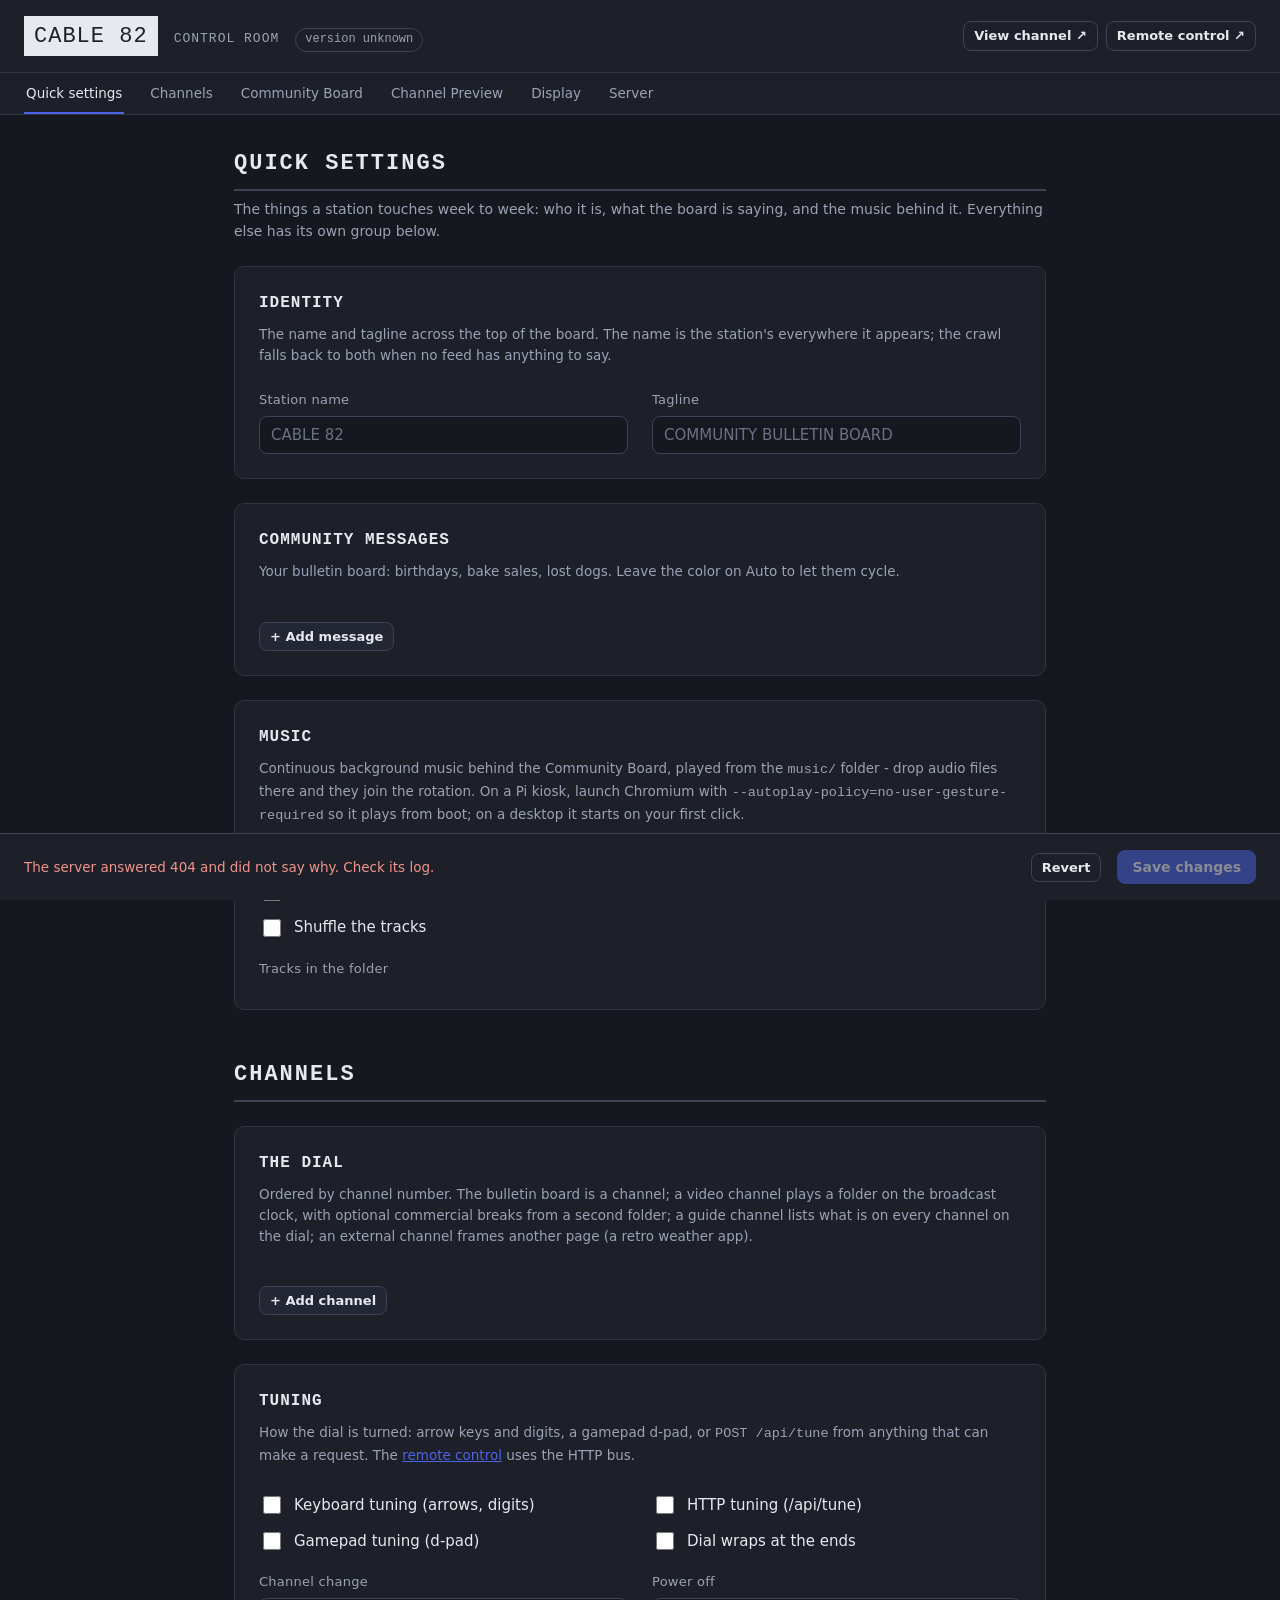
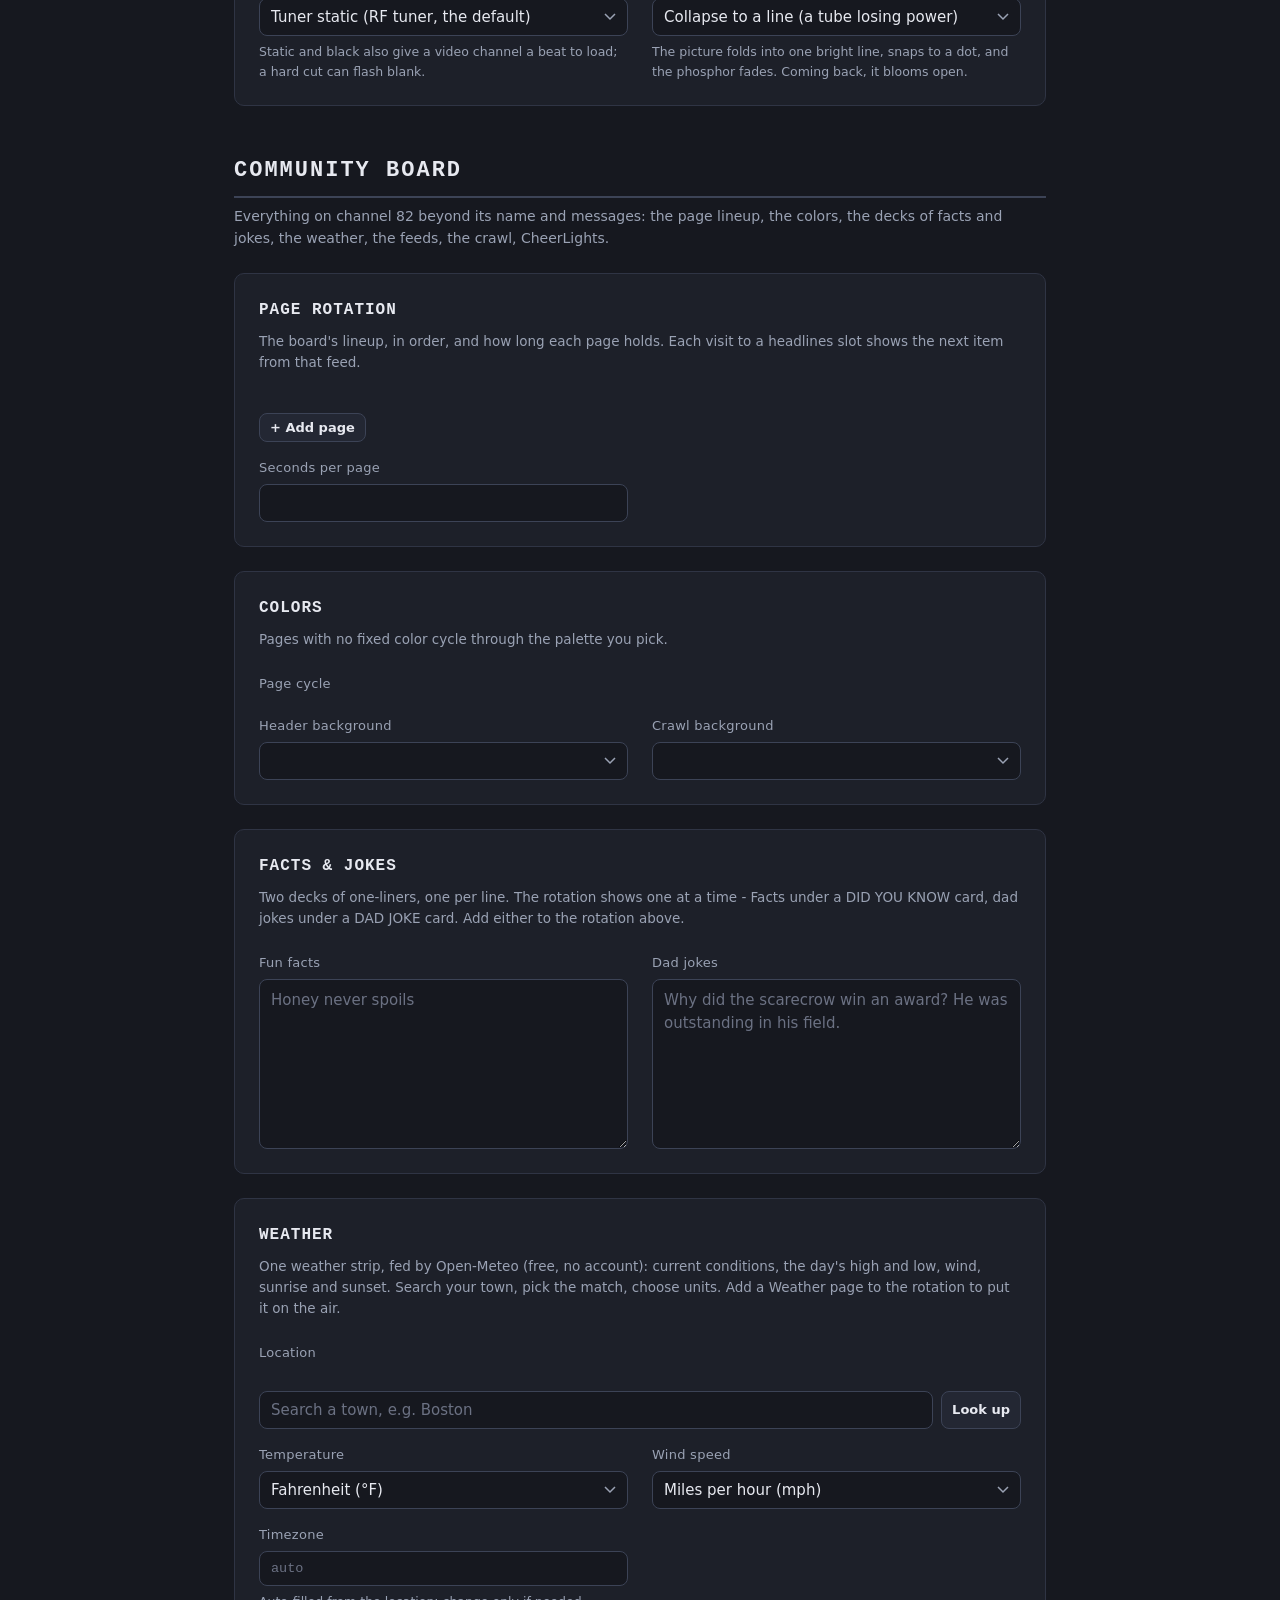
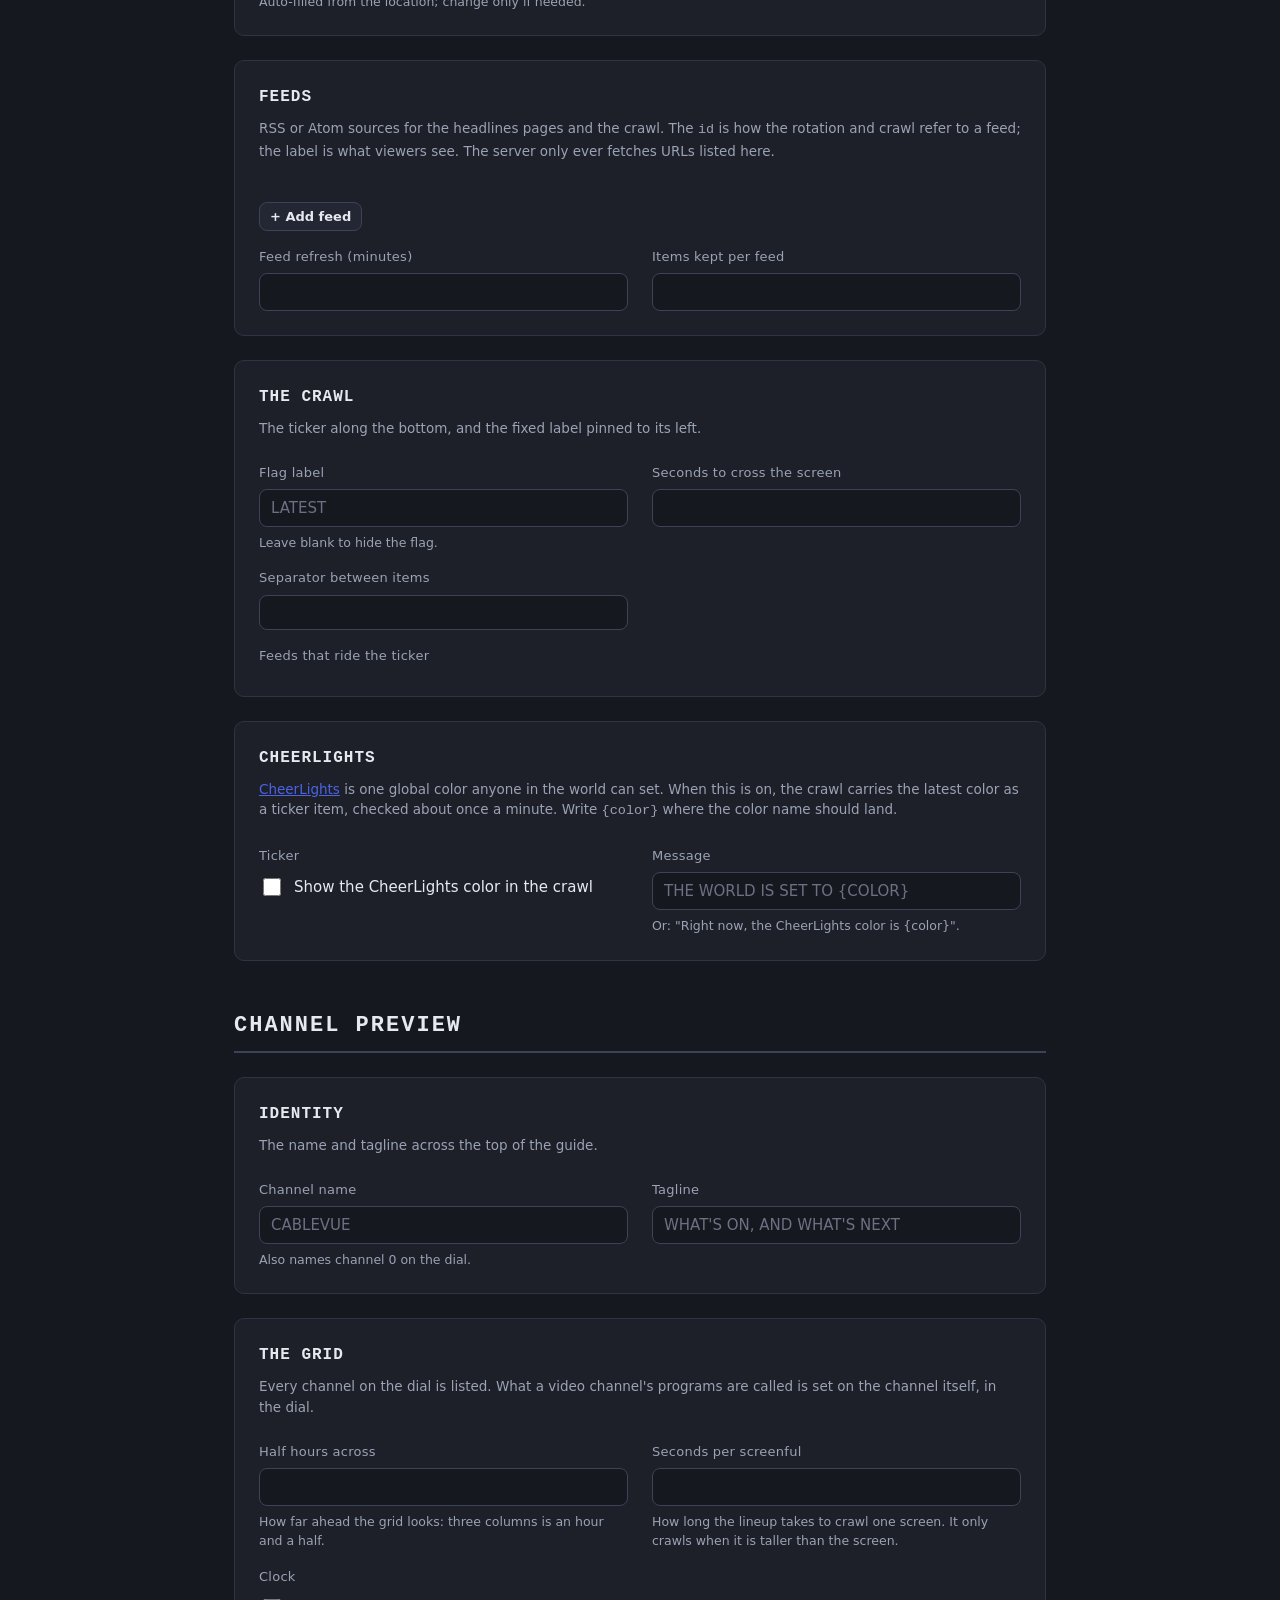
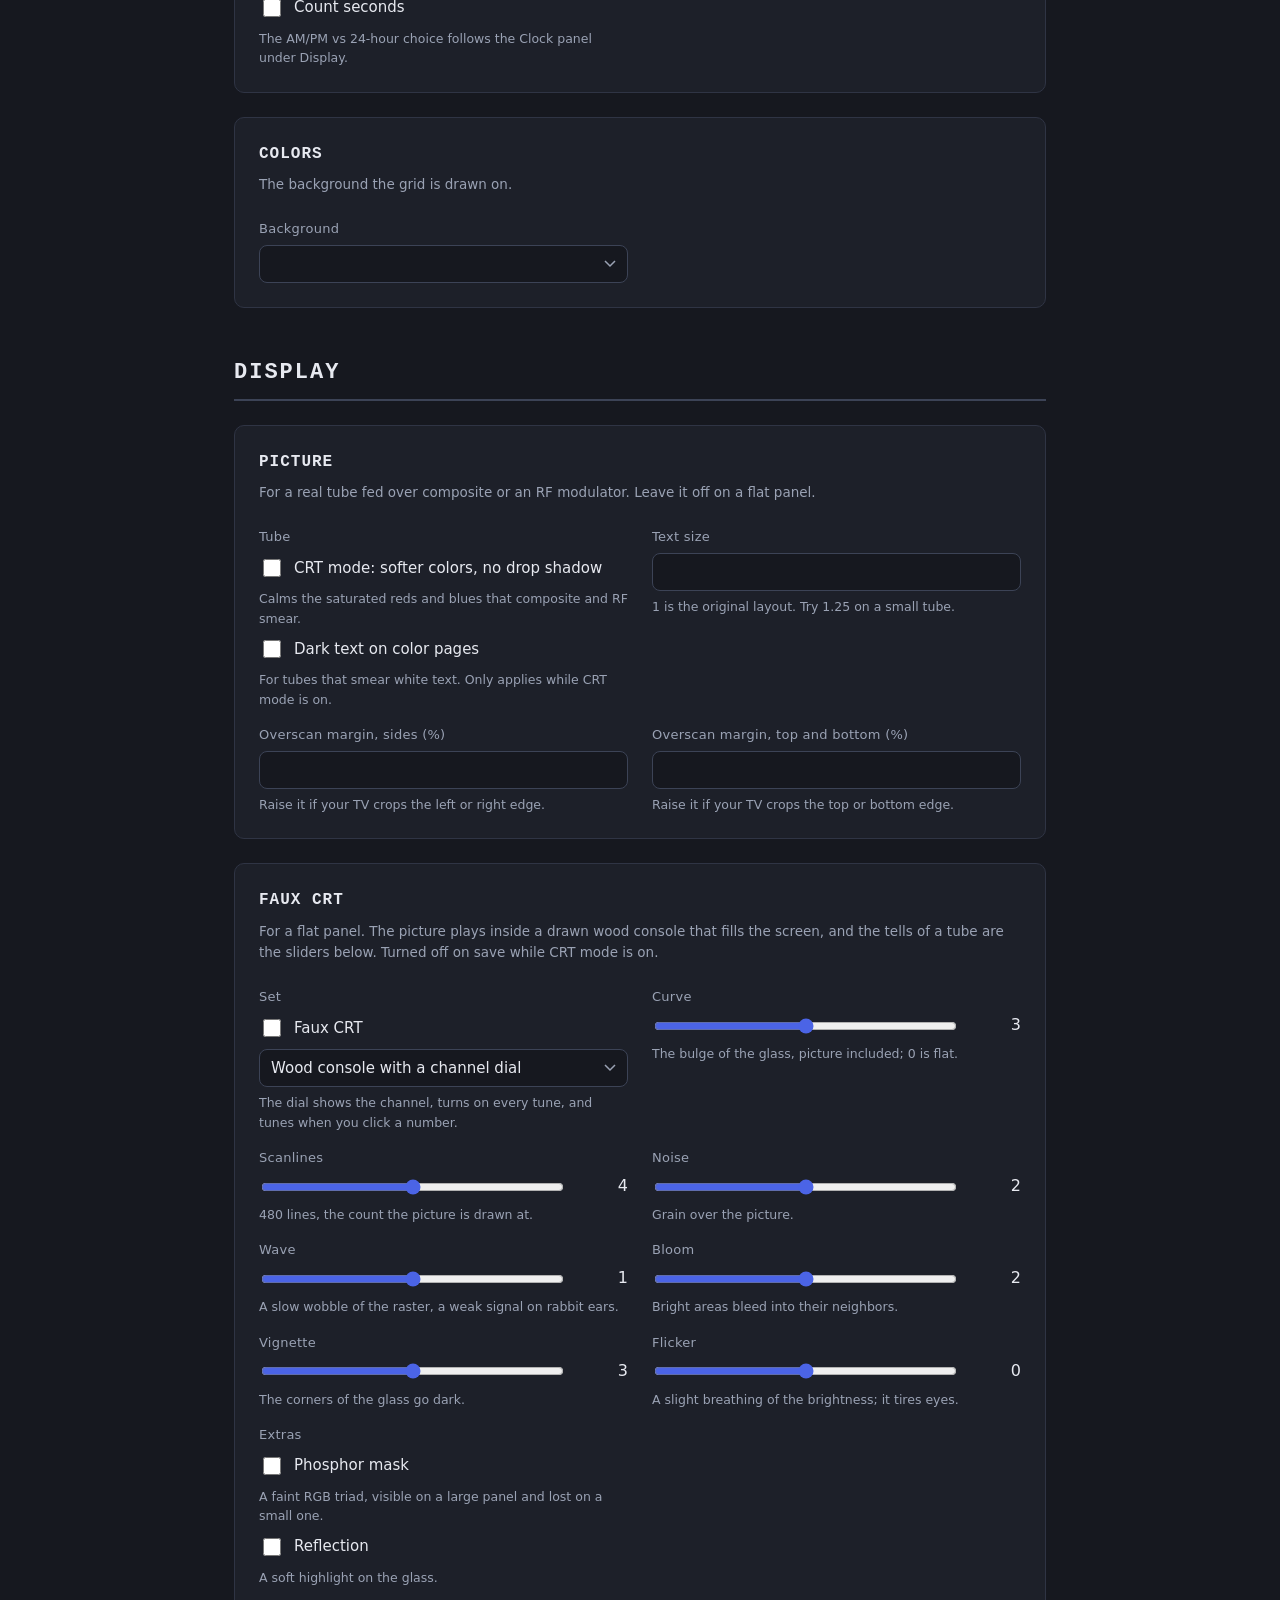
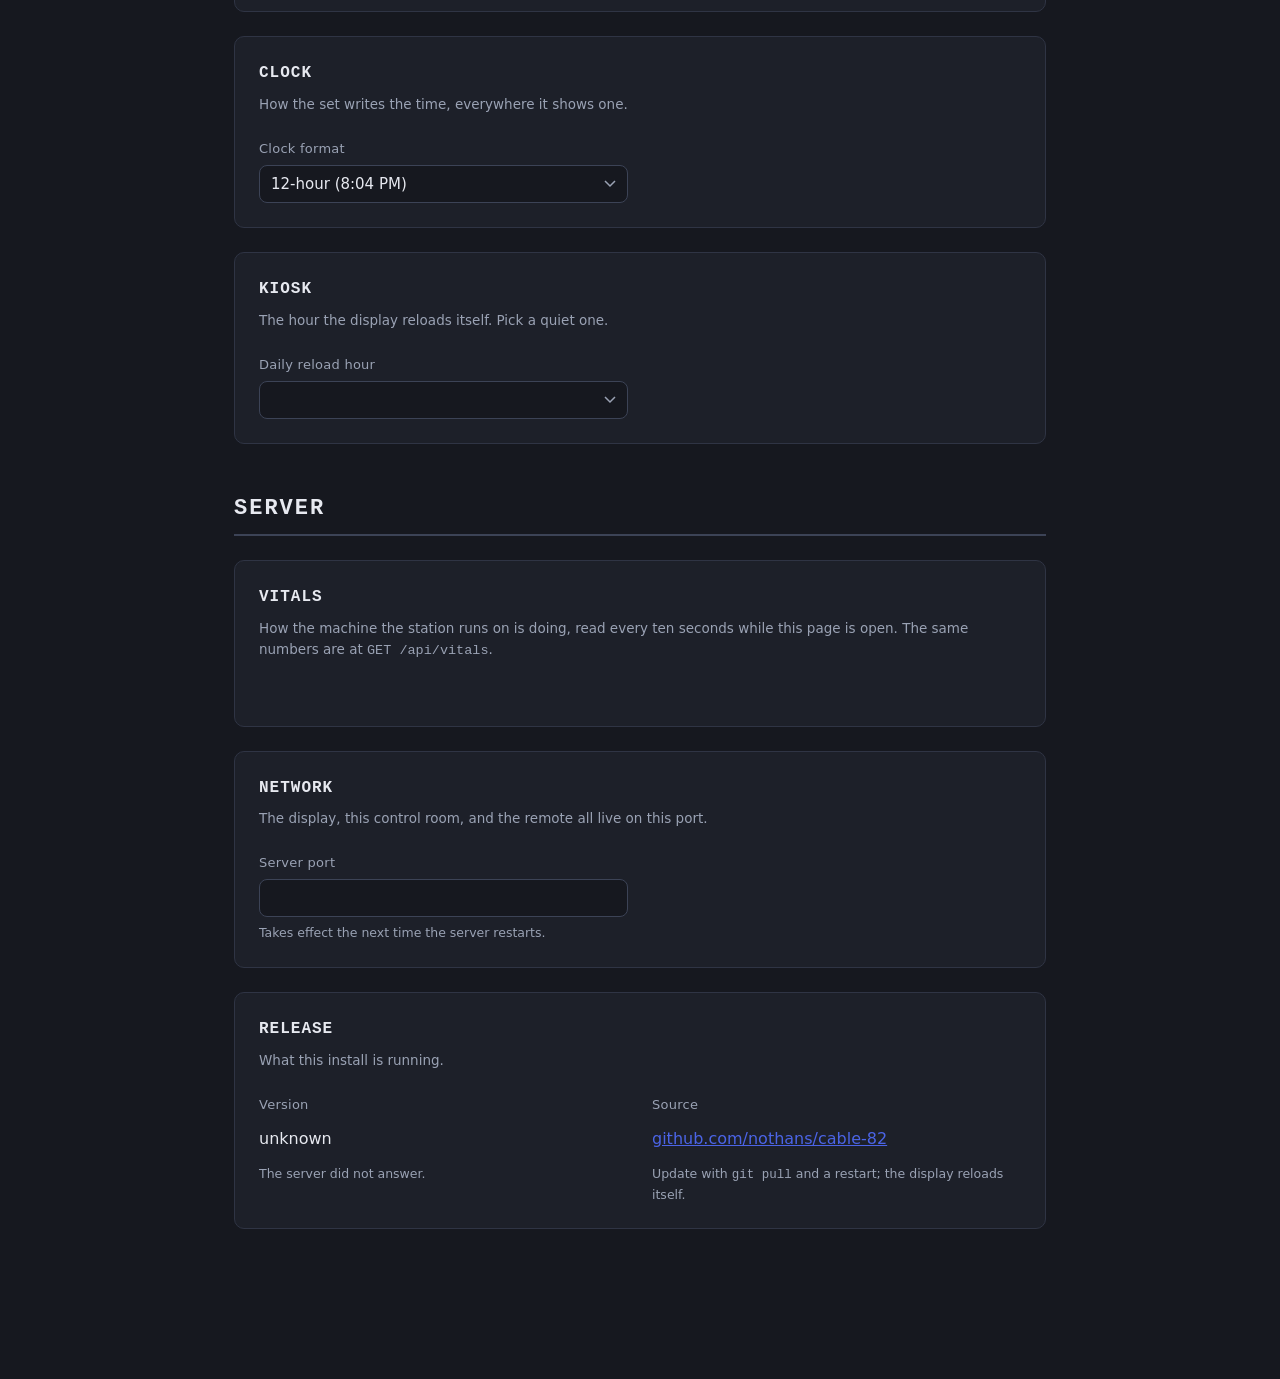
==== commit 5a91fec0: "tighten the faux crt copy and bring the docs up to date" ====
--- a/config.html
+++ b/config.html
@@ -776,21 +776,21 @@
       </section>
       <section class="panel" id="p-faux">
         <h3>Faux CRT</h3>
-        <p class="hint">For a flat panel. The picture plays inside a drawn wood console that fills the screen, and the tells of a tube are yours to set. Ignored while CRT mode is on: a real tube needs none of this.</p>
+        <p class="hint">For a flat panel. The picture plays inside a drawn wood console that fills the screen, and the tells of a tube are the sliders below. Turned off on save while CRT mode is on.</p>
         <div class="grid">
           <div class="field">
             <label>Set</label>
-            <div class="toggle"><input type="checkbox" id="f-fauxOn"><label for="f-fauxOn">Faux CRT: the console around the picture</label></div>
+            <div class="toggle"><input type="checkbox" id="f-fauxOn"><label for="f-fauxOn">Faux CRT</label></div>
             <select id="f-fauxSet">
               <option value="console">Wood console with a channel dial</option>
-              <option value="none">Glass only, no cabinet</option>
+              <option value="none">Glass only</option>
             </select>
-            <span class="note">The dial shows the channel and turns on every tune. A click on a number tunes.</span>
+            <span class="note">The dial shows the channel, turns on every tune, and tunes when you click a number.</span>
           </div>
           <div class="field">
             <label for="f-fauxCurve">Curve</label>
             <div class="range-row"><input type="range" id="f-fauxCurve" min="0" max="10" step="1"><output id="o-fauxCurve">3</output></div>
-            <span class="note">The bulge of the glass. The picture and the glass bend together; 0 is flat.</span>
+            <span class="note">The bulge of the glass, picture included; 0 is flat.</span>
           </div>
           <div class="field">
             <label for="f-fauxScanlines">Scanlines</label>
@@ -810,7 +810,7 @@
           <div class="field">
             <label for="f-fauxBloom">Bloom</label>
             <div class="range-row"><input type="range" id="f-fauxBloom" min="0" max="10" step="1"><output id="o-fauxBloom">2</output></div>
-            <span class="note">Bright areas bleed a touch into their neighbors.</span>
+            <span class="note">Bright areas bleed into their neighbors.</span>
           </div>
           <div class="field">
             <label for="f-fauxVignette">Vignette</label>
@@ -820,14 +820,14 @@
           <div class="field">
             <label for="f-fauxFlicker">Flicker</label>
             <div class="range-row"><input type="range" id="f-fauxFlicker" min="0" max="10" step="1"><output id="o-fauxFlicker">0</output></div>
-            <span class="note">A slight breathe of brightness. Off unless you miss it; it tires eyes.</span>
+            <span class="note">A slight breathing of the brightness; it tires eyes.</span>
           </div>
           <div class="field">
             <label>Extras</label>
             <div class="toggle"><input type="checkbox" id="f-fauxMask"><label for="f-fauxMask">Phosphor mask</label></div>
-            <span class="note">A faint RGB triad. Worth it on a large panel, invisible on a small one.</span>
+            <span class="note">A faint RGB triad, visible on a large panel and lost on a small one.</span>
             <div class="toggle"><input type="checkbox" id="f-fauxReflection"><label for="f-fauxReflection">Reflection</label></div>
-            <span class="note">A soft highlight on the glass, the room's lamp.</span>
+            <span class="note">A soft highlight on the glass.</span>
           </div>
         </div>
       </section>
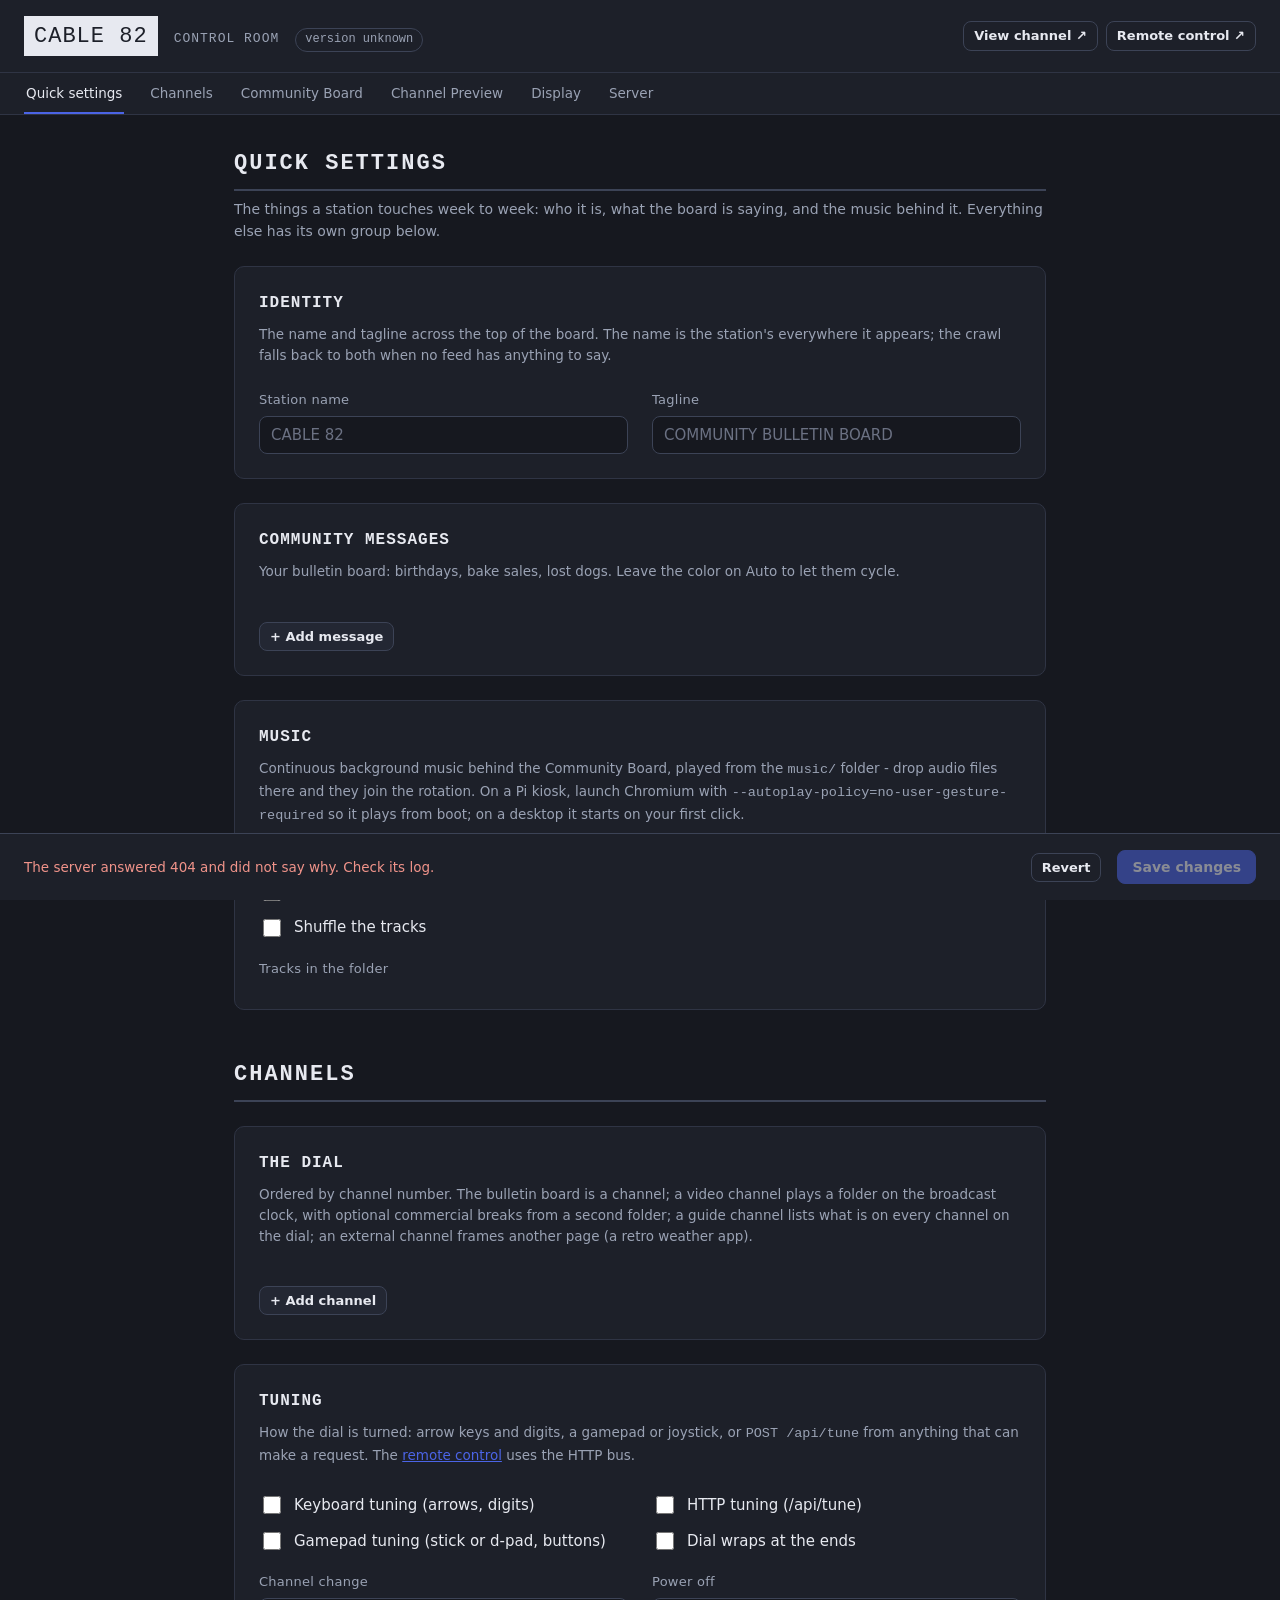
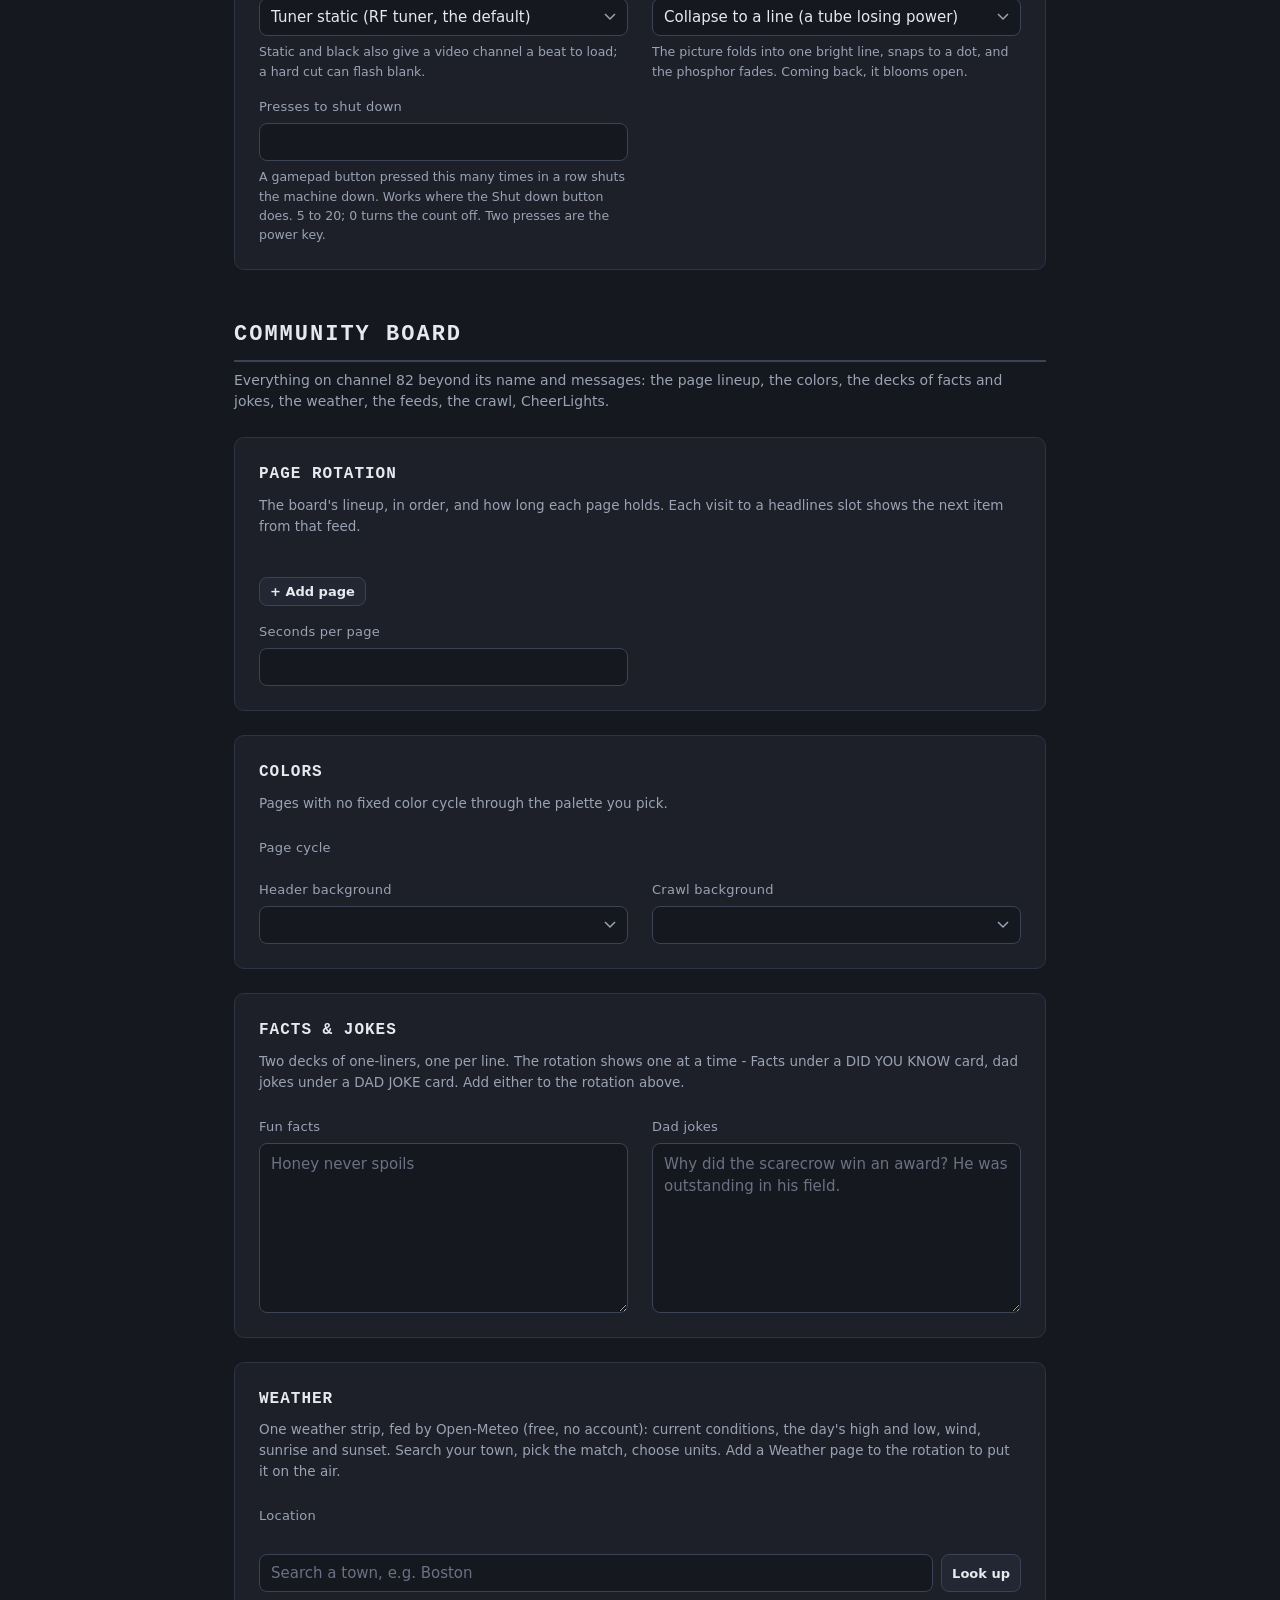
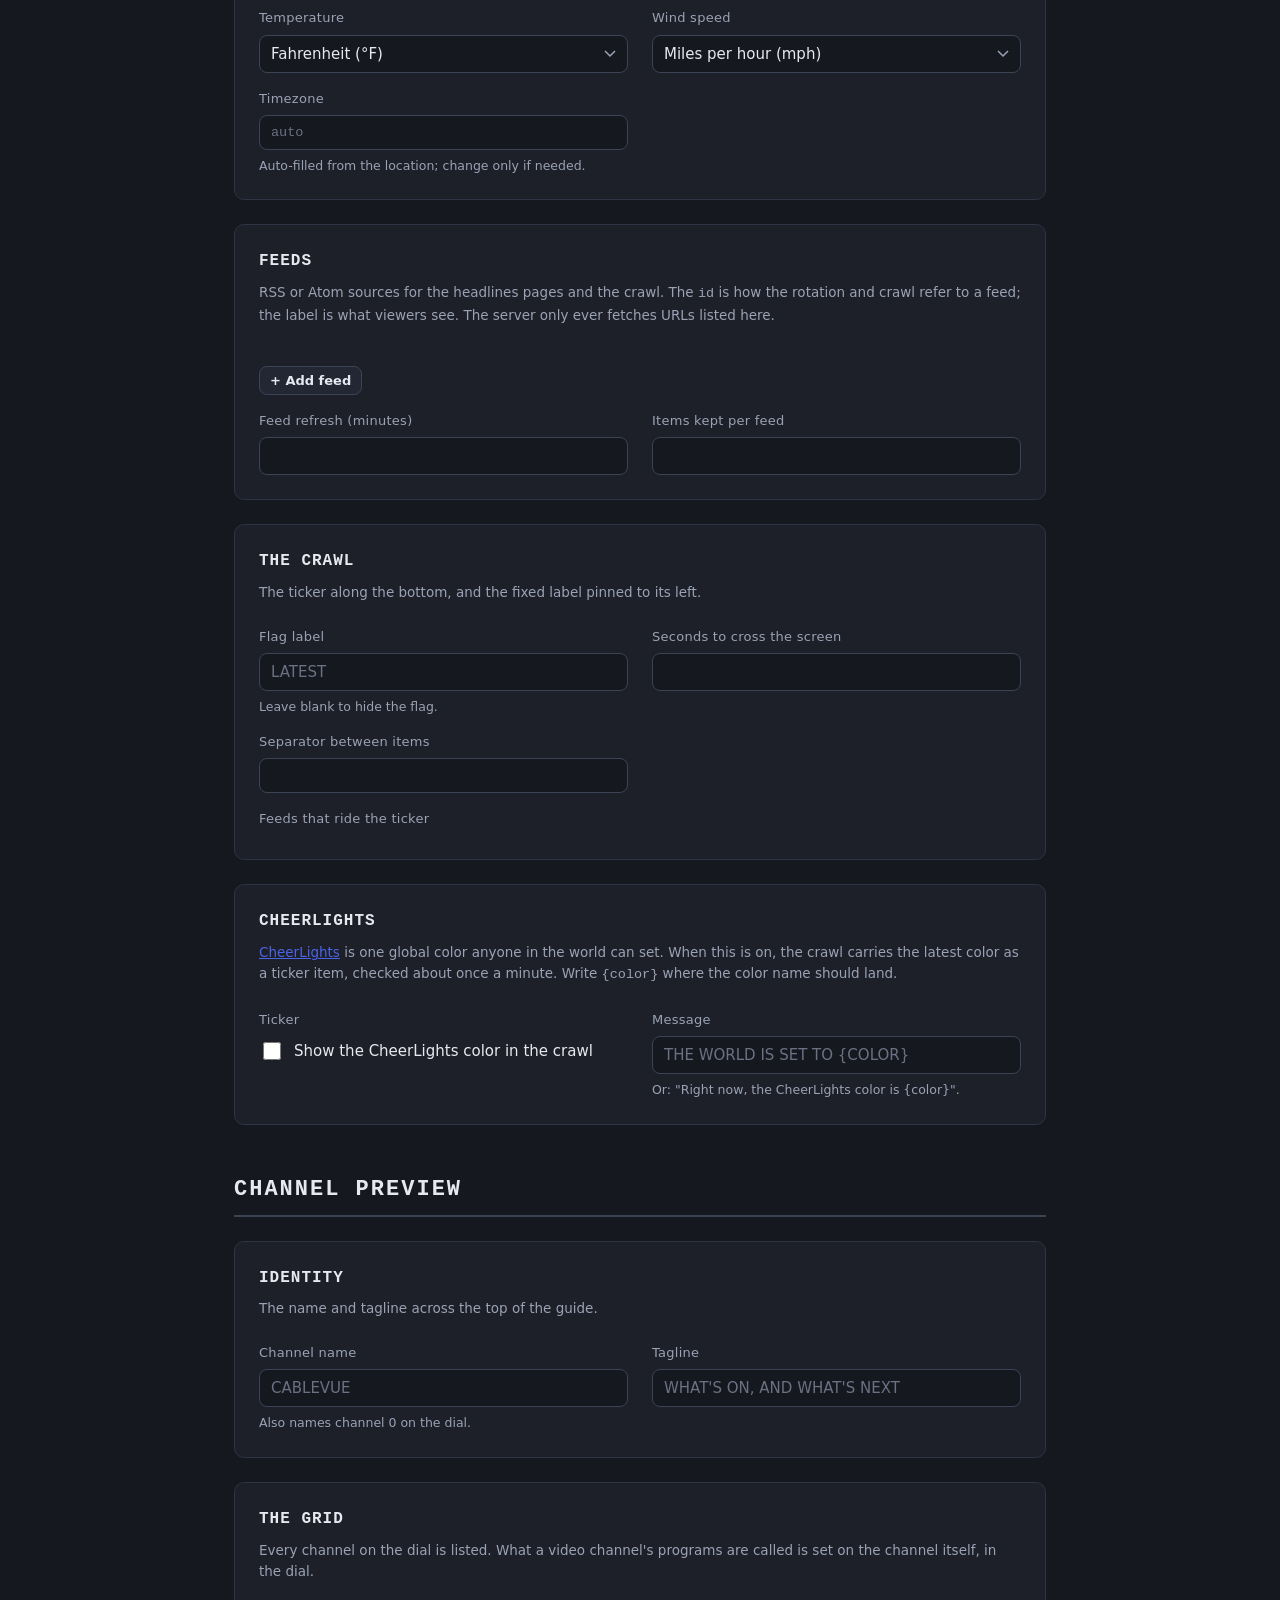
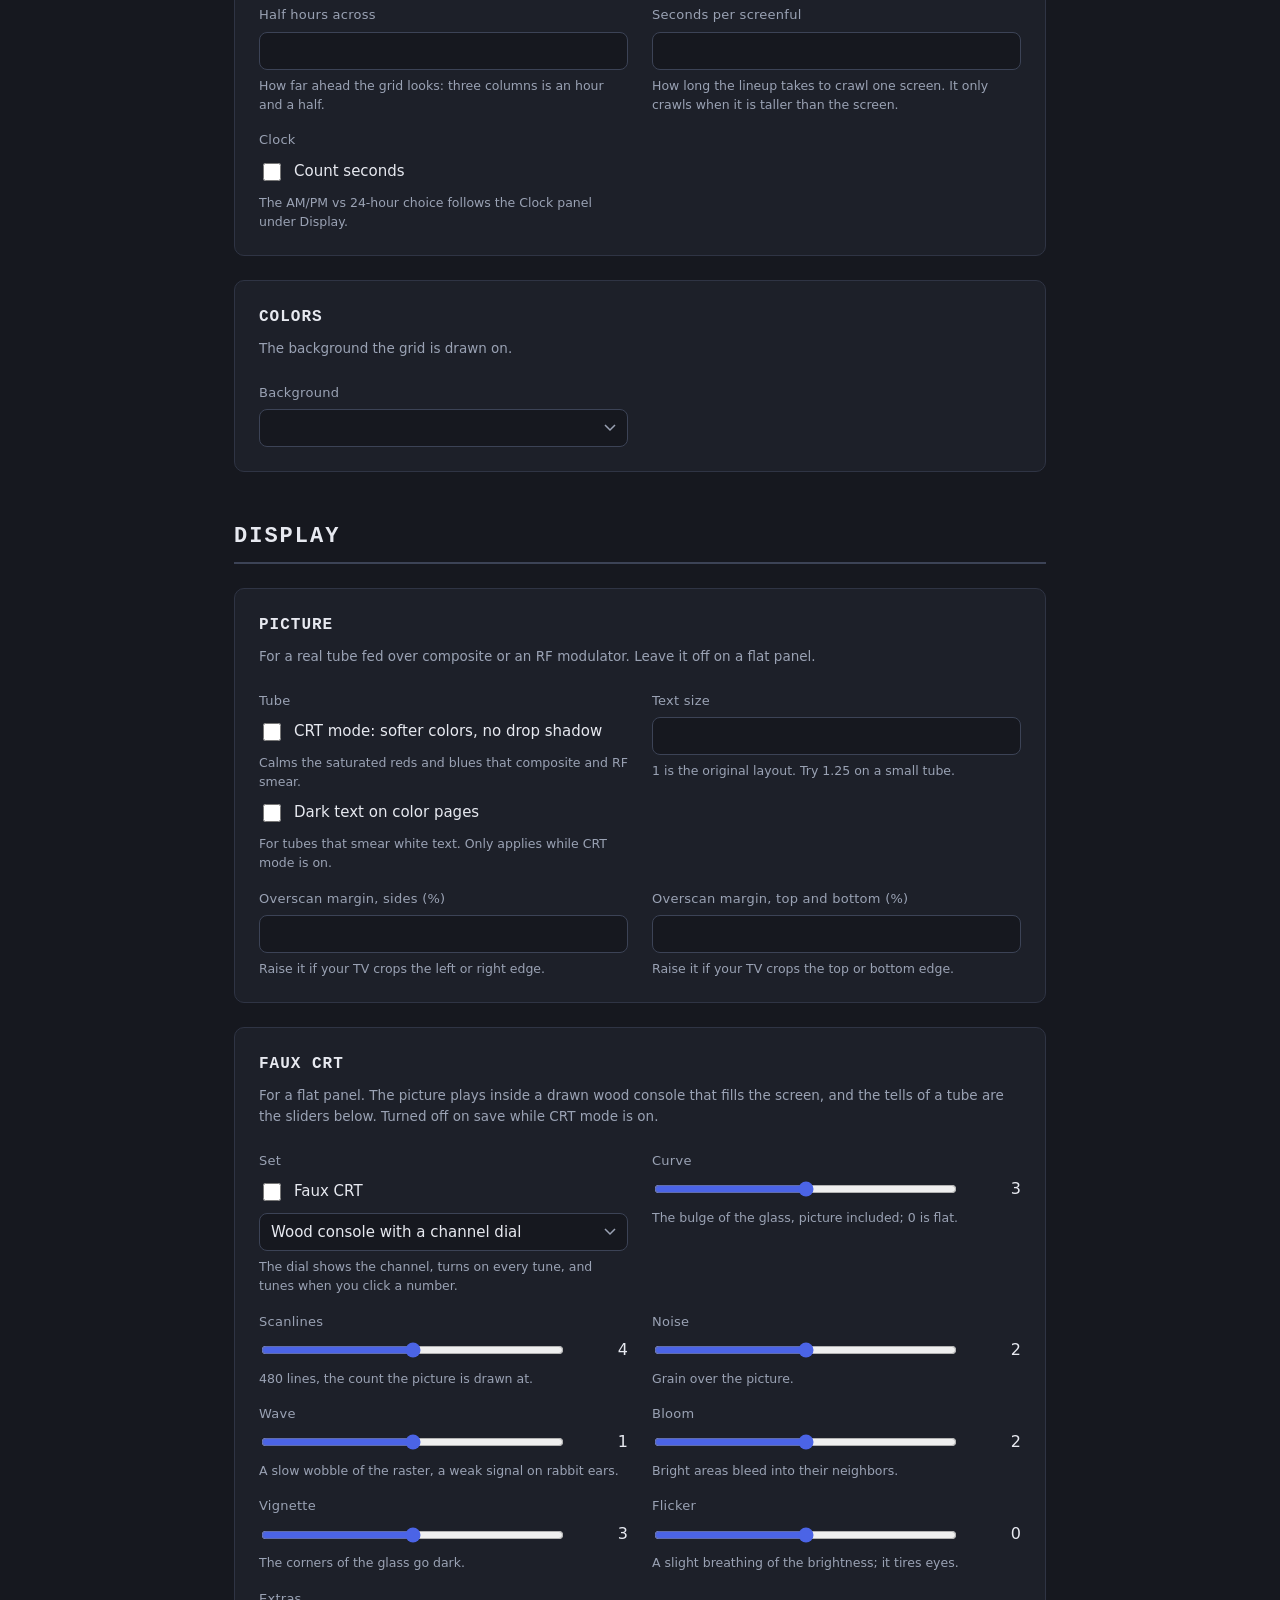
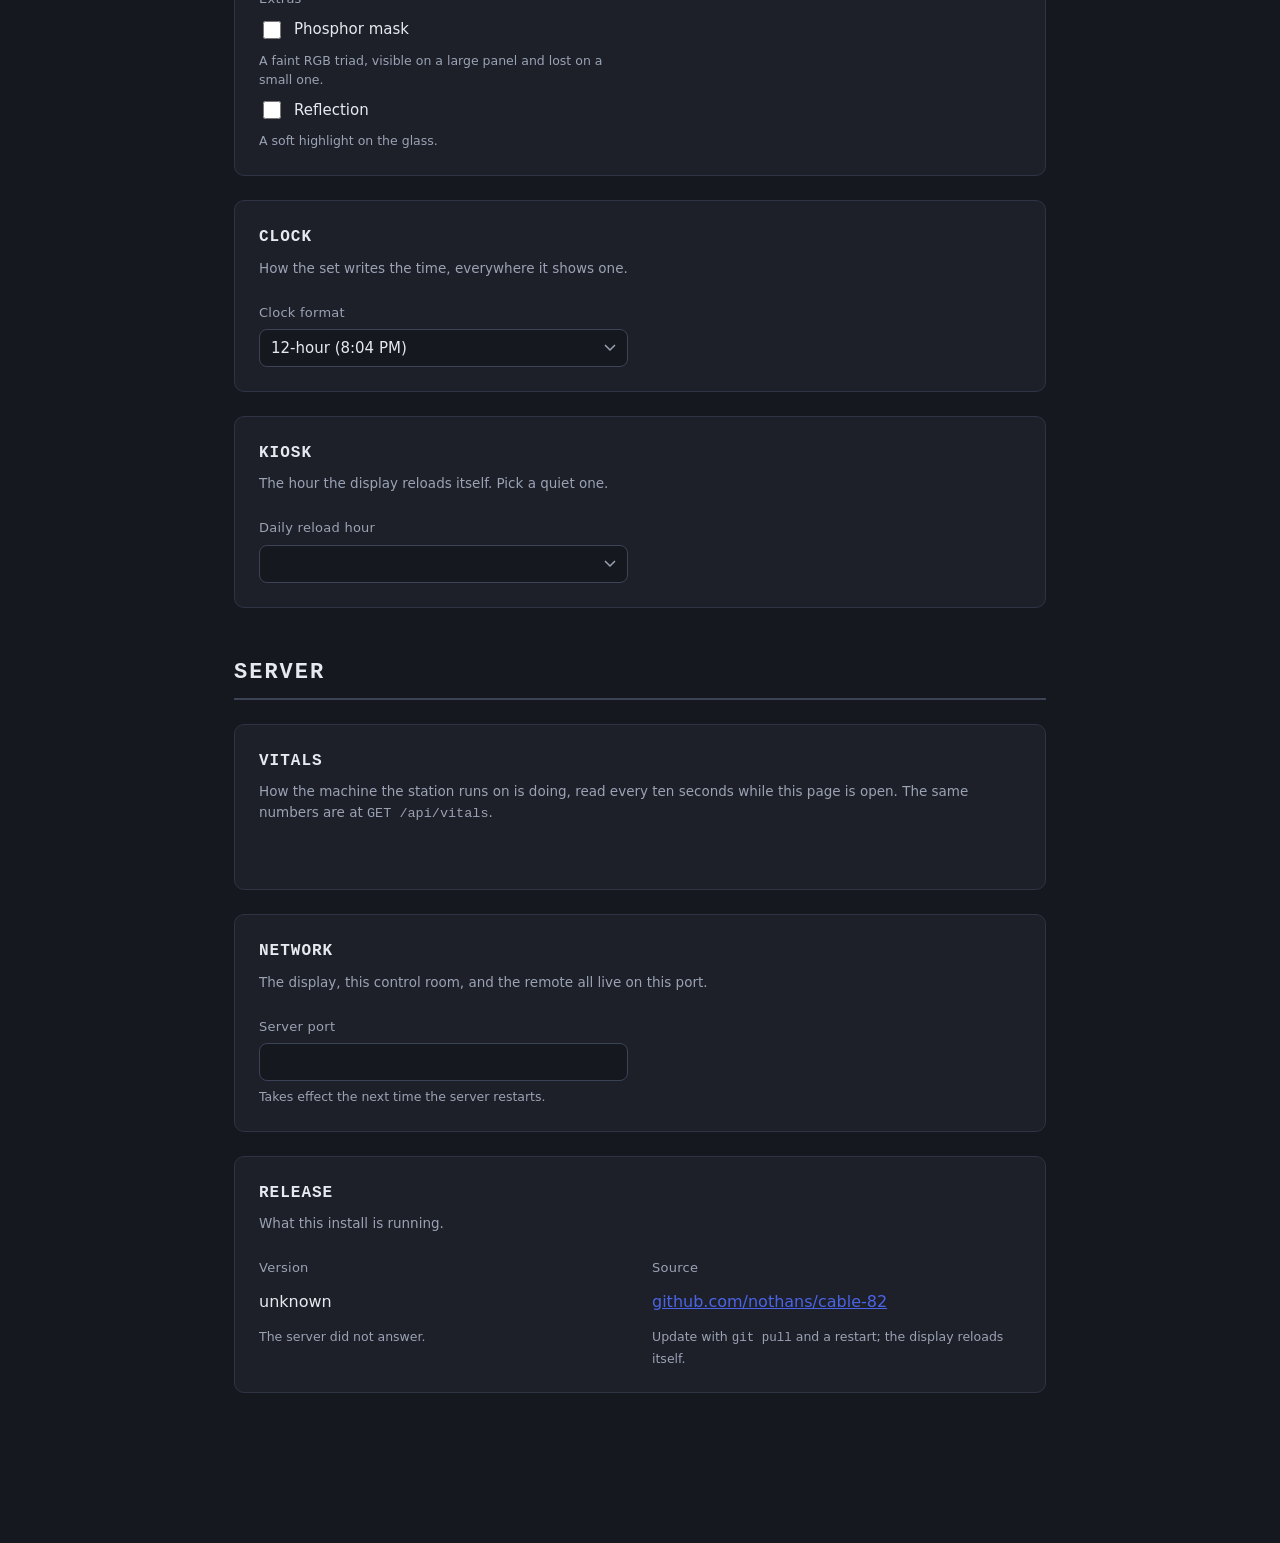
==== commit 15a04793: "add joystick volume, double press power, and ten press shutdown" ====
--- a/config.html
+++ b/config.html
@@ -526,11 +526,11 @@
       </section>
       <section class="panel" id="p-tuning">
         <h3>Tuning</h3>
-        <p class="hint">How the dial is turned: arrow keys and digits, a gamepad d-pad, or <code>POST /api/tune</code> from anything that can make a request. The <a href="/remote-control" target="_blank" rel="noopener">remote control</a> uses the HTTP bus.</p>
+        <p class="hint">How the dial is turned: arrow keys and digits, a gamepad or joystick, or <code>POST /api/tune</code> from anything that can make a request. The <a href="/remote-control" target="_blank" rel="noopener">remote control</a> uses the HTTP bus.</p>
         <div class="grid">
           <div class="field">
             <div class="toggle"><input type="checkbox" id="f-tunerKeyboard"><label for="f-tunerKeyboard">Keyboard tuning (arrows, digits)</label></div>
-            <div class="toggle"><input type="checkbox" id="f-tunerGamepad"><label for="f-tunerGamepad">Gamepad tuning (d-pad)</label></div>
+            <div class="toggle"><input type="checkbox" id="f-tunerGamepad"><label for="f-tunerGamepad">Gamepad tuning (stick or d-pad, buttons)</label></div>
           </div>
           <div class="field">
             <div class="toggle"><input type="checkbox" id="f-tunerHttp"><label for="f-tunerHttp">HTTP tuning (/api/tune)</label></div>
@@ -552,6 +552,11 @@
               <option value="black">Straight to black (a flat panel)</option>
             </select>
             <span class="note">The picture folds into one bright line, snaps to a dot, and the phosphor fades. Coming back, it blooms open.</span>
+          </div>
+          <div class="field">
+            <label for="f-tunerShutdown">Presses to shut down</label>
+            <input type="number" id="f-tunerShutdown" min="0" max="20" step="1">
+            <span class="note">A gamepad button pressed this many times in a row shuts the machine down. Works where the Shut down button does. 5 to 20; 0 turns the count off. Two presses are the power key.</span>
           </div>
         </div>
       </section>
